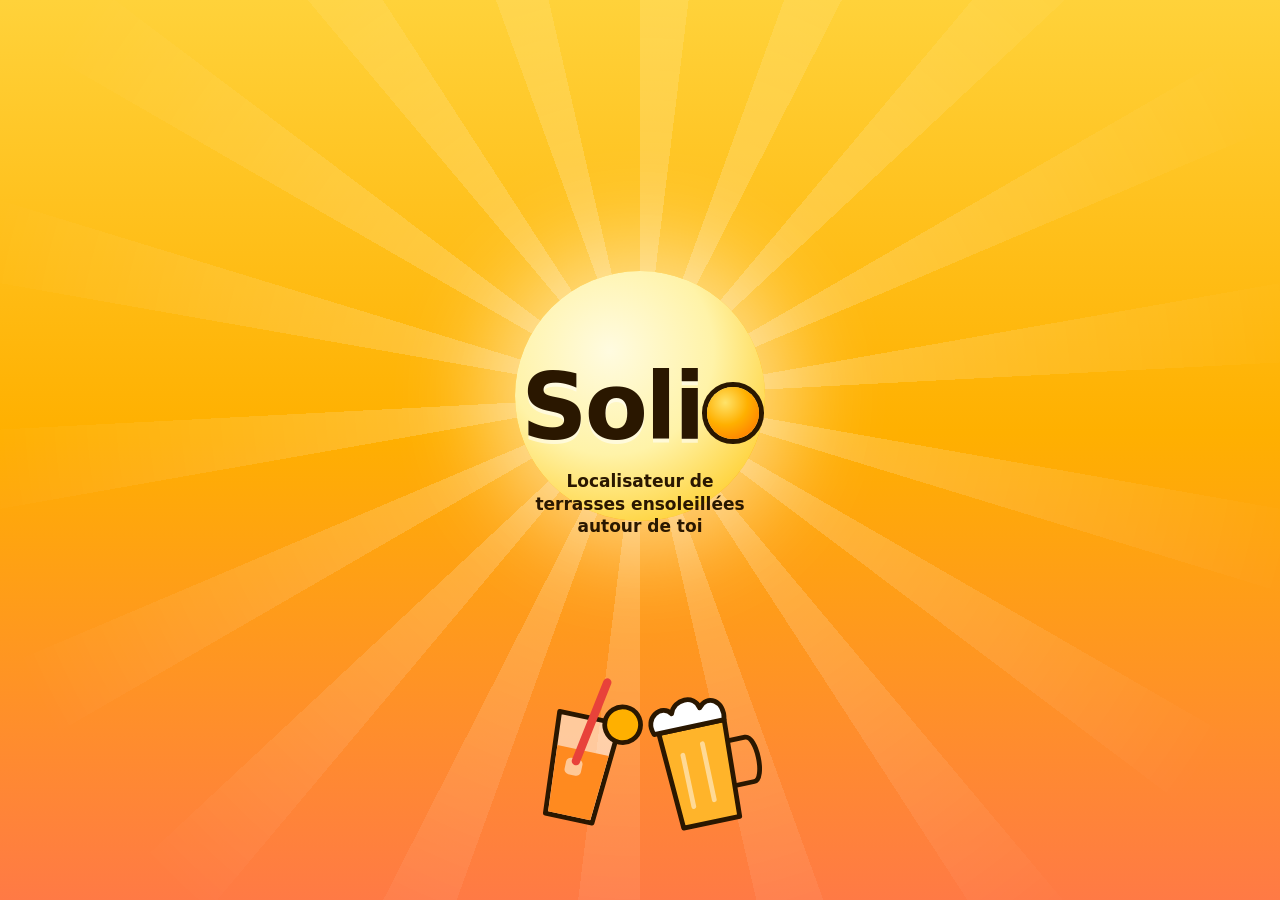
==== index.html @ 6887d37d "v91 : retire la poignée grise des fenêtres, MANGER entièrement visible Co-Authored-By: Claude Opus 5" ====
<!doctype html>
<html lang="fr">
<head>
<meta charset="utf-8">
<meta http-equiv="Content-Security-Policy" content="default-src 'self'; script-src 'self' 'unsafe-inline'; style-src 'self' 'unsafe-inline' https://fonts.googleapis.com; font-src https://fonts.gstatic.com data:; img-src 'self' data: blob: https:; connect-src 'self' https://places.googleapis.com https://maps.googleapis.com https://fonts.googleapis.com https://fonts.gstatic.com; object-src 'none'; base-uri 'self'; form-action 'none'; frame-src 'none'; worker-src 'self'; manifest-src 'self'">
<meta name="viewport" content="width=device-width,initial-scale=1,viewport-fit=cover">
<title>Solio</title>
<meta name="description" content="Solio : localisateur de terrasses ensoleillées autour de toi.">
<link rel="manifest" href="manifest.webmanifest">
<meta name="theme-color" content="#ffd23a">
<meta name="apple-mobile-web-app-capable" content="yes">
<meta name="mobile-web-app-capable" content="yes">
<meta name="apple-mobile-web-app-title" content="Solio">
<meta name="apple-mobile-web-app-status-bar-style" content="black-translucent">
<link rel="apple-touch-icon" href="icons/apple-touch-icon.png?v=2">
<link rel="icon" type="image/png" href="icons/icon-192.png?v=2">
<link rel="preconnect" href="https://fonts.gstatic.com" crossorigin>
<link rel="stylesheet" href="https://fonts.googleapis.com/css2?family=DM+Sans:wght@400;500;600;700&family=Fraunces:wght@300;500&family=Archivo+Black&family=Archivo:wght@500;700&family=Outfit:wght@200;300&display=swap" media="print" onload="this.media='all'">
<noscript><link rel="stylesheet" href="https://fonts.googleapis.com/css2?family=DM+Sans:wght@400;500;600;700&family=Fraunces:wght@300;500&family=Outfit:wght@200;300&display=swap"></noscript>
<link rel="stylesheet" href="style.css?v=89">
</head>
<body>
<div id="app">
  <canvas id="map" aria-label="Carte des ombres"></canvas>

  <header class="top" id="top">
    <button class="roundbtn glass" id="back" aria-label="Retour aux meilleurs spots"><svg class="i" viewBox="0 0 24 24"><path d="M15 5l-7 7 7 7"/></svg></button>
    <label class="where glass">
      <svg class="i" viewBox="0 0 24 24"><path d="M12 21s-6.5-5.6-6.5-11a6.5 6.5 0 0 1 13 0c0 5.400-6.500 11-6.500 11z"/><circle cx="12" cy="10" r="2.300"/></svg>
      <span class="wt"><small>Autour de</small><b id="wname">–</b></span>
      <svg class="i chev" viewBox="0 0 24 24"><path d="m7 10 5 5 5-5"/></svg>
      <select id="from" aria-label="Point de départ"></select>
    </label>
    <button class="sunbtn glass" id="fSun" aria-pressed="true" title="Seulement les terrasses au soleil">
      <svg class="i" viewBox="0 0 24 24"><circle cx="12" cy="12" r="4"/><path d="M12 2.500v2.500M12 19v2.500M2.500 12H5M19 12h2.500M5.300 5.300l1.800 1.800M16.900 16.900l1.800 1.800M5.300 18.700l1.800-1.800M16.900 7.100l1.800-1.800"/></svg>
      <b id="cnt">–</b><span class="sr">terrasses, au soleil seulement</span>
    </button>
  </header>

  <button class="roundbtn glass recenter" id="recenter" hidden aria-label="Recentrer la carte"><svg class="i" viewBox="0 0 24 24"><circle cx="12" cy="12" r="3.500"/><circle cx="12" cy="12" r="8"/><path d="M12 1.500v3M12 19.500v3M1.500 12h3M19.500 12h3.500"/></svg></button>
  <button class="roundbtn glass helpbtn" id="helpBtn" aria-label="Comment le classement est calculé">?</button>
  <div class="zoom glass" id="zoom"><button id="zin" aria-label="Zoom avant">+</button><button id="zout" aria-label="Zoom arrière">−</button></div>
  <section class="panel glass" id="panel">
    <button class="grab" id="grab" aria-expanded="false" aria-label="Afficher la liste"></button>
    <div class="phead">
      <div class="seg" id="seg" role="group" aria-label="Boire ou manger">
        <i class="ind" id="ind"></i>
        <button data-c="all" aria-pressed="true">Tout</button>
        <button data-c="boire" aria-pressed="false">Boire</button>
        <button data-c="manger" aria-pressed="false">Manger</button>
      </div>
      <span class="grow"></span>
      <button class="chip" id="fShade" aria-pressed="false" title="Afficher aussi les terrasses à l’ombre">Terrasses à l’ombre</button>
      <button class="chip" id="rad" aria-label="Changer le rayon">400 m</button>
    </div>

    <div class="tray" id="tray"></div>

    <div class="time">
      <div class="trow">
        <div class="tbig" id="tbig" aria-live="off">12<i>h</i>30</div>
        <div class="tmeta">
          <label class="datebtn"><svg class="i" viewBox="0 0 24 24"><rect x="4" y="5" width="16" height="15" rx="3"/><path d="M4 10h16M9 3v4M15 3v4"/></svg><span id="dlabel">–</span><input type="date" id="date" aria-label="Date"></label>
          <span class="sunspan" id="sunspan"></span>
          <button class="now" id="now">Maintenant</button>
        </div>
        <button class="round" id="play" aria-label="Lire la journée"></button>
      </div>
      <div class="sunhrs" id="sunhrs" hidden><svg viewBox="0 0 24 24" aria-hidden="true"><circle cx="12" cy="12" r="4.5" fill="currentColor" stroke="none"/><path d="M12 2.5v3M12 18.5v3M2.5 12h3M18.5 12h3M5.3 5.3l2.1 2.1M16.6 16.6l2.1 2.1M18.7 5.3l-2.1 2.1M7.4 16.6l-2.1 2.1"/></svg><span></span></div>
      <canvas id="dial" tabindex="0" role="slider" aria-label="Heure" aria-valuemin="420" aria-valuemax="1380" aria-valuenow="750"></canvas>
    </div>
  </section>

  <!-- intro -->
  <div class="scr splash on" id="splash" aria-label="Solio">
    <div class="sp-rays"></div>
    <div class="sp-sun2"></div>
    <div class="sp-conf" id="conf" aria-hidden="true"></div>
    <h1 class="sp-t" aria-label="Solio"><span style="--k:0">S</span><span style="--k:1">o</span><span style="--k:2">l</span><span style="--k:3">i</span><span class="sun-o on" style="--k:4"></span></h1>
    <p class="sp-s">Localisateur de terrasses ensoleillées autour de toi</p>
    <svg class="sp-cheers" viewBox="0 0 260 140" aria-hidden="true">
      <g class="gl gl-l"><path d="M-26 -88h52l-6 86h-40z" fill="#fff8" stroke="#2a1700" stroke-width="4" stroke-linejoin="round"/><path d="M-22 -60h44l-4 56h-36z" fill="#ff8a1f"/><rect x="-12" y="-52" width="14" height="14" rx="4" fill="#fff8"/><path d="M8 -120L-4 -50" stroke="#e8423a" stroke-width="7" stroke-linecap="round"/><circle cx="28" cy="-88" r="15" fill="#ffb000" stroke="#2a1700" stroke-width="4"/></g>
      <g class="gl gl-r"><path d="M-28 -84h56l-4 82h-48z" fill="#ffb42a" stroke="#2a1700" stroke-width="4" stroke-linejoin="round"/><path d="M-32 -84c-6-16 12-24 18-14 4-12 22-12 24 0 8-10 22-2 18 14z" fill="#fff" stroke="#2a1700" stroke-width="4" stroke-linejoin="round"/><path d="M28 -66h14c10 0 10 38 0 38h-16" fill="none" stroke="#2a1700" stroke-width="4" stroke-linecap="round"/><path d="M-12 -62v44M6 -68v48" stroke="#fff" stroke-opacity=".5" stroke-width="4" stroke-linecap="round"/></g>
      <g class="spark"><path d="M130 6V44M111 25H149M117 12L143 38M143 12L117 38" stroke="#fff" stroke-width="5" stroke-linecap="round"/><circle cx="130" cy="25" r="7" fill="#fff"/></g>
    </svg>
  </div>

  <!-- choix -->
  <section class="scr ask ask2" id="ask" hidden>
    <div class="cbar"><span class="cword">Solio</span><button class="langbtn" type="button" aria-label="Switch to English">EN</button></div>
    <button class="pick pk1 stg" data-c="boire" type="button" style="--i:1">
      <div class="art" aria-hidden="true">
        <svg viewBox="0 0 160 200">
          <defs><clipPath id="bowl"><path d="M30 34h100c0 52-22 82-50 88-28-6-50-36-50-88z"/></clipPath>
          <linearGradient id="spz" x1="0" y1="0" x2="0" y2="1"><stop offset="0" stop-color="#ffd27a"/><stop offset="1" stop-color="#ff6a1a"/></linearGradient></defs>
          <path d="M80 122v46M50 174h60" stroke="#16243D" stroke-width="5" stroke-linecap="round" fill="none"/>
          <g class="straw"><path d="M96 4L82 104" stroke="#fff" stroke-width="8" stroke-linecap="round"/><path d="M93 24L90 44M89 58L86 78" stroke="#ff4d4d" stroke-width="8" stroke-linecap="round"/></g>
          <path d="M30 34h100c0 52-22 82-50 88-28-6-50-36-50-88z" fill="rgba(255,255,255,.5)"/>
          <g clip-path="url(#bowl)"><g class="liq"><rect x="20" y="62" width="120" height="80" fill="url(#spz)"/>
            <g fill="#fff"><circle class="bubble" cx="62" cy="108" r="4"/><circle class="bubble b2" cx="86" cy="112" r="3"/><circle class="bubble b3" cx="104" cy="104" r="4.5"/><circle class="bubble b4" cx="74" cy="116" r="2.5"/></g>
            <rect class="ice" x="52" y="66" width="24" height="24" rx="6" fill="#fff" fill-opacity=".6"/><rect class="ice i2" x="86" y="70" width="22" height="22" rx="6" fill="#fff" fill-opacity=".5"/></g></g>
          <path d="M30 34h100c0 52-22 82-50 88-28-6-50-36-50-88z" fill="none" stroke="#16243D" stroke-width="5" stroke-linejoin="round"/>
          <path d="M42 44c2 26 10 44 26 56" stroke="#fff" stroke-opacity=".8" stroke-width="5" stroke-linecap="round" fill="none"/>
          <g transform="translate(126 34)"><circle r="22" fill="#ff8a1f" stroke="#16243D" stroke-width="4"/><circle r="14" fill="#ffc34d"/><path d="M0-14V14M-14 0H14M-10-10L10 10M10-10L-10 10" stroke="#ff8a1f" stroke-width="2.5"/></g>
        </svg>
      </div>
      <span class="hrow"><span class="sub">Bars, cafés, pubs</span><span class="go"><svg viewBox="0 0 24 24" aria-hidden="true"><path d="M5 12h14M13 6l6 6-6 6"/></svg><i class="sr">C’est parti</i></span></span>
      <b>Boire</b>
    </button>
    <button class="pick pk2 stg" data-c="manger" type="button" style="--i:2">
      <div class="art" aria-hidden="true">
        <svg viewBox="0 0 160 200">
          <path class="steam" d="M60 40c-8-8 8-14 0-24"/><path class="steam s2" d="M84 36c-8-8 8-14 0-24"/><path class="steam s3" d="M108 40c-8-8 8-14 0-24"/>
          <g class="spin">
            <circle cx="80" cy="100" r="66" fill="#FFF4E4" fill-opacity=".16"/>
            <circle cx="80" cy="100" r="58" fill="#e9a443" stroke="#16243D" stroke-width="4"/>
            <circle cx="80" cy="100" r="49" fill="#ffd45e"/>
            <g fill="#d1452f" stroke="#16243D" stroke-width="2.5"><circle cx="62" cy="80" r="9"/><circle cx="100" cy="86" r="9"/><circle cx="82" cy="118" r="9"/><circle cx="56" cy="114" r="7"/><circle cx="108" cy="116" r="7"/></g>
            <g fill="#3f9b4f"><ellipse cx="82" cy="78" rx="7" ry="4" transform="rotate(-30 82 78)"/><ellipse cx="66" cy="100" rx="7" ry="4" transform="rotate(40 66 100)"/><ellipse cx="96" cy="104" rx="7" ry="4" transform="rotate(10 96 104)"/></g>
          </g>
        </svg>
      </div>
      <span class="hrow"><span class="sub">Restaurants, glaciers, snacks</span><span class="go"><svg viewBox="0 0 24 24" aria-hidden="true"><path d="M5 12h14M13 6l6 6-6 6"/></svg><i class="sr">Miam</i></span></span>
      <b>Manger</b>
    </button>
    <div class="stickwrap stg" style="--i:3"><h2 class="sticker">Un coin de <b>soleil</b><br>pour…</h2></div>
  </section>

  <!-- top 5 -->
  <section class="scr top5" id="top5" hidden>
    <header class="t5h stg" style="--i:0">
      <button class="roundbtn" id="t5back" aria-label="Changer : boire ou manger"><svg class="i" viewBox="0 0 24 24"><path d="M15 5l-7 7 7 7"/></svg></button>
      <label class="where2"><small>Autour de</small><b id="wname2">–</b><select id="from2" aria-label="Point de départ"></select></label>
      <button class="roundbtn" id="loc" aria-label="Autour de moi"><svg class="i" viewBox="0 0 24 24"><circle cx="12" cy="12" r="3.500"/><circle cx="12" cy="12" r="8"/><path d="M12 1.500v3M12 19.500v3M1.500 12h3M19.500 12h3"/></svg></button>
    </header>
    <div class="t5t stg" style="--i:1"><h2 id="t5title">Top 5</h2><button class="chip walkchip" id="walkChip"><svg class="i" viewBox="0 0 24 24"><circle cx="13" cy="4.500" r="1.800"/><path d="M9 21l3-7 3 3v5M12 14l-1-5 4 1 2 3M10 9l-3 3"/></svg><span>10 min à pied max</span></button></div>
    <div class="t5list" id="t5list"></div>
    <footer class="t5f stg" style="--i:7"><button class="cta" id="t5map">Voir sur la carte<svg class="i" viewBox="0 0 24 24"><path d="M5 12h14M13 6l6 6-6 6"/></svg></button></footer>
  </section>

  <!-- fenêtre : comment le classement est calculé -->
  <div class="walk help" id="help" hidden>
    <div class="scrim" id="helpScrim"></div>
    <section class="sheet" role="dialog" aria-modal="true" aria-labelledby="helpT">
      <div class="sh-top"><small>Le classement</small><button class="roundbtn" id="helpX" aria-label="Fermer"><svg class="i" viewBox="0 0 24 24"><path d="M6 6l12 12M18 6L6 18"/></svg></button></div>
      <h3 id="helpT">Comment on choisit le N°&nbsp;1</h3>
      <p class="hint" id="helpIntro"></p>
      <ul class="hrows">
        <li><b>40</b><div><strong>Soleil qui dure</strong><span>Jusqu’à 3&nbsp;h de soleil sans interruption à partir de l’heure choisie.</span></div></li>
        <li><b>30</b><div><strong>Proche à pied</strong><span>Distance réelle par les rues, pas à vol d’oiseau.</span></div></li>
        <li><b>20</b><div><strong>Bien ensoleillée</strong><span>Part moyenne de la terrasse au soleil, calculée avec le relief et les bâtiments.</span></div></li>
        <li><b>10</b><div><strong>Terrasse confirmée</strong><span>Signalée par OpenStreetMap ou Google, ou vérifiée. 3 points si elle est seulement probable.</span></div></li>
      </ul>
      <p class="hint">La meilleure note passe en tête&nbsp;; à égalité, la plus proche.</p>
      <p class="hnow" id="helpNow" hidden></p>
    </section>
  </div>

  <!-- fenêtre : distance à pied -->
  <div class="walk" id="walk" hidden>
    <div class="scrim" id="walkScrim"></div>
    <section class="sheet" role="dialog" aria-modal="true" aria-labelledby="walkT">
      <div class="sh-top"><small id="walkWhat">–</small><button class="roundbtn" id="walkX" aria-label="Fermer"><svg class="i" viewBox="0 0 24 24"><path d="M6 6l12 12M18 6L6 18"/></svg></button></div>
      <h3 id="walkT">Jusqu’où veux-tu marcher&nbsp;?</h3>
      <div class="wread"><b id="walkMin">10</b><span>min à pied</span></div>
      <div class="wtrack" aria-hidden="true">
        <span class="walker" id="walker"><svg viewBox="0 0 24 24"><circle cx="12" cy="4" r="2.100" class="hd"/><path d="M12 7.200V14" class="bd"/><g class="lm l1"><path d="M12 8.600V13.600"/></g><g class="lm l2"><path d="M12 8.600V13.600"/></g><g class="lg g1"><path d="M12 14V21"/></g><g class="lg g2"><path d="M12 14V21"/></g></svg></span>
      </div>
      <input type="range" id="walkRange" min="3" max="30" step="1" value="10" aria-label="Minutes de marche maximum">
      <h3 class="h3b" id="sunT">Combien de min de soleil restantes au minimum&nbsp;?</h3>
      <div class="wread w2"><b id="sunV">30</b><span>min de soleil</span></div>
      <div class="wtrack" aria-hidden="true"><span class="walker sunner" id="sunner"><svg viewBox="0 0 24 24"><circle cx="12" cy="12" r="4.500"/><path d="M12 1.500v3.500M12 19v3.500M1.500 12H5M19 12h3.500M4.600 4.600l2.500 2.500M16.900 16.900l2.500 2.500M4.600 19.400l2.500-2.500M16.900 7.100l2.500-2.500"/></svg></span></div>
      <input type="range" id="sunRange" min="15" max="120" step="15" value="30" aria-label="Minutes de soleil restantes minimum">
      <button class="cta" id="walkGo">Voir les terrasses ensoleillées<svg class="i" viewBox="0 0 24 24"><path d="M5 12h14M13 6l6 6-6 6"/></svg></button>
    </section>
  </div>
</div>

<div class="ver" aria-hidden="true">v91</div>
<div class="toast" id="toast" role="status" aria-live="polite"></div>
<div class="rot" id="rot" role="alert"><svg viewBox="0 0 48 48" aria-hidden="true"><rect x="15" y="5" width="18" height="38" rx="4" fill="none" stroke="currentColor" stroke-width="3"/><path d="M24 38h0" stroke="currentColor" stroke-width="3" stroke-linecap="round"/></svg><b>Tourne ton téléphone</b><span>Solio se lit à la verticale.</span></div>
<div class="gal" id="gal" hidden role="dialog" aria-modal="true" aria-label="Photos du lieu">
  <div class="galwrap"><div class="galsl" id="galsl"></div></div>
  <div class="galshade t"></div><div class="galshade b"></div>
  <div class="galtop"><button id="galx" aria-label="Fermer"><svg class="i" viewBox="0 0 24 24"><path d="M15 5l-7 7 7 7"/></svg><span>Retour</span></button><span id="galcount"></span></div>
  <button class="galarr prev off" id="galprev" aria-label="Photo précédente"><svg viewBox="0 0 24 24"><path d="M15 5l-7 7 7 7"/></svg></button><button class="galarr next off" id="galnext" aria-label="Photo suivante"><svg viewBox="0 0 24 24"><path d="M9 5l7 7-7 7"/></svg></button>
  <div class="galinfo">
    <div class="galdots" id="galdots"></div>
    <div class="galchip" id="galk"></div>
    <h2 id="galn"></h2>
    <div class="galrow"><div class="galsun"><small id="galul"></small><b id="galuv"></b></div>
      <div class="galbtn"><a id="galgo" class="primary" target="_blank" rel="noopener">Y aller</a><a id="galsv" target="_blank" rel="noopener">Street View</a></div></div>
    <div class="galbar" id="galbar"></div>
    <div class="galax"><span>7 h</span><span>11 h</span><span>15 h</span><span>19 h</span><span>23 h</span></div>
    <div class="galcr" id="galcr"></div>
  </div>
</div>
<div class="lb" id="lb" hidden role="dialog" aria-modal="true" aria-label="Vue agrandie">
  <canvas id="lbc"></canvas>
  <div class="cap"><a id="lbn" target="_blank" rel="noopener"></a><span id="lbk"></span><a id="lbsv" target="_blank" rel="noopener" style="font-size:14px;font-weight:500">Street View ↗</a></div>
  <div class="row"><button id="lbPlan" aria-pressed="true">Plan et ombres</button><button id="lbPhoto" aria-pressed="false">Photo aérienne</button><button id="lbx">Fermer</button></div>
</div>
<script>
window.ZLOAD=(async()=>{const g=u=>{const ac=window.AbortController?new AbortController():null,to=setTimeout(()=>{if(ac)ac.abort();},20000);return fetch(u,ac?{signal:ac.signal}:undefined).then(r=>{if(!r.ok)throw new Error(u);return r.json();}).finally(()=>clearTimeout(to));};
  const [idx,roads,pl]=await Promise.all([g('zone/index.json'),g('zone/roads.json'),g('zone/places.json')]);
  window.ZIDX=idx;window.PLAN={r:roads.r,n:roads.n};window.PD=pl;})();
</script>
<script src="config.js?v=89"></script>
<script>
ZLOAD.then(()=>{const s=document.createElement('script');s.src='app.js?v=89';document.body.appendChild(s);},
  ()=>{const d=document.createElement('div');d.style.cssText='position:fixed;inset:0;z-index:99;display:grid;place-content:center;padding:24px;text-align:center;font:16px system-ui;background:#fff8ec;color:#2b2217';d.innerHTML='<b>Impossible de charger les données.</b><br>Vérifie ta connexion, puis réessaie.<br><button style="margin-top:18px;padding:12px 22px;border:0;border-radius:999px;background:#ffb000;color:#2a1700;font:600 16px system-ui" onclick="location.reload()">Réessayer</button>';document.body.appendChild(d);});
</script>
<script>if("serviceWorker"in navigator){const had=!!navigator.serviceWorker.controller;navigator.serviceWorker.addEventListener("controllerchange",()=>{if(had&&!window.__rl){window.__rl=1;location.reload();}});addEventListener("load",()=>navigator.serviceWorker.register("sw.js").catch(()=>{}));}</script>
</body>
</html>
<!-- v21 -->
<!-- v23b -->
---- style.css ----
:root{color-scheme:light}

/* Concept : la carte plein écran est l'interface. Un seul panneau de verre en bas porte les cartes à balayer et un cadran solaire dont le curseur pilote les ombres en direct. */
:root{
  --bg:#eceef1; --fg:#12161d; --muted:#6b7482; --line:rgba(18,22,29,.12);
  --glass:rgba(248,249,251,.8); --card:#ffffff; --chip:rgba(18,22,29,.06);
  --sun:#ffb000; --sun-ink:#3d2700; --sun-soft:rgba(255,176,0,.22);
  --shade:#8190aa; --shade-soft:rgba(129,144,170,.22); --night:#2a3446;
  --veil:rgba(236,238,241,.55);
  --sky1:#bfe3ff; --sky2:#fff4d6; --t1a:#ffdc7a; --t1b:#ffb000; --t2a:#ffab8f; --t2b:#ff7058; --tile-ink:#2a1700;
  --land:#e8eaee; --sea:#bcd3e3; --park:#d2e2ca; --road:#fbfbfc; --road-edge:#d1d5db; --bldg:#d8dae0; --bldg-edge:#c0c5cd; --label:#4b5462; --shadow:#1b2a66; --shadow-a:.36;
  --display:'Outfit',ui-sans-serif,system-ui,sans-serif;
  --body:'DM Sans',ui-sans-serif,system-ui,sans-serif;
  --gutter-l:max(16px,env(safe-area-inset-left,0px)); --gutter-r:max(16px,env(safe-area-inset-right,0px));
}
@media (prefers-color-scheme: dark){:root:not([data-theme="light"]){
  --bg:#0f131a; --fg:#eef1f5; --muted:#8c97a8; --line:rgba(255,255,255,.14);
  --glass:rgba(20,25,34,.8); --card:#1e2531; --chip:rgba(255,255,255,.08);
  --sun:#ffc233; --sun-ink:#2b1c00; --sun-soft:rgba(255,194,51,.22);
  --shade:#6c7f9e; --shade-soft:rgba(108,127,158,.28); --night:#0b0f16;
  --veil:rgba(15,19,26,.55);
  --sky1:#16304f; --sky2:#3a2f2a; --t1a:#f5b93a; --t1b:#d98e0b; --t2a:#f29479; --t2b:#d9583f; --tile-ink:#2a1700;
  --land:#1b212b; --sea:#102a44; --park:#1b3326; --road:#323c4a; --road-edge:#12161d; --bldg:#2c3542; --bldg-edge:#3b4554; --label:#c4ccd8; --shadow:#000000; --shadow-a:.55;
  color-scheme:dark}}
:root[data-theme="dark"]{
  --bg:#0f131a; --fg:#eef1f5; --muted:#8c97a8; --line:rgba(255,255,255,.14);
  --glass:rgba(20,25,34,.8); --card:#1e2531; --chip:rgba(255,255,255,.08);
  --sun:#ffc233; --sun-ink:#2b1c00; --sun-soft:rgba(255,194,51,.22);
  --shade:#6c7f9e; --shade-soft:rgba(108,127,158,.28); --night:#0b0f16;
  --veil:rgba(15,19,26,.55);
  --sky1:#16304f; --sky2:#3a2f2a; --t1a:#f5b93a; --t1b:#d98e0b; --t2a:#f29479; --t2b:#d9583f; --tile-ink:#2a1700;
  --land:#1b212b; --sea:#102a44; --park:#1b3326; --road:#323c4a; --road-edge:#12161d; --bldg:#2c3542; --bldg-edge:#3b4554; --label:#c4ccd8; --shadow:#000000; --shadow-a:.55;
  color-scheme:dark}

[hidden]{display:none!important}
*{box-sizing:border-box;-webkit-tap-highlight-color:transparent}
html,body{height:100%}
body{margin:0;background:var(--bg);color:var(--fg);font:15px/1.35 var(--body);overflow:hidden;overscroll-behavior:none}
body::before{content:"";position:fixed;inset:0 0 auto;height:env(safe-area-inset-top,0px);z-index:10;background:var(--bg)}
button,select,input{font:inherit;color:inherit}
button{cursor:pointer}
button:focus-visible,select:focus-visible,input:focus-visible,a:focus-visible,#dial:focus-visible{outline:2px solid var(--fg);outline-offset:2px}
.sr{position:absolute;width:1px;height:1px;overflow:hidden;clip:rect(0 0 0 0);white-space:nowrap}
svg.i{width:20px;height:20px;fill:none;stroke:currentColor;stroke-width:2;stroke-linecap:round;stroke-linejoin:round;flex:none}

#app{position:relative;height:100%;overflow:hidden}
#map{position:absolute;inset:0;width:100%;height:100%;display:block;touch-action:none;cursor:grab;background:var(--land)}
.glass{background:var(--glass);-webkit-backdrop-filter:blur(20px) saturate(1.5);backdrop-filter:blur(20px) saturate(1.5);border:1px solid var(--line);box-shadow:0 10px 30px -12px rgba(8,14,30,.35)}

/* barre du haut */
.top{position:absolute;left:0;right:0;top:0;z-index:3;display:flex;gap:10px;padding:10px var(--gutter-r) 0 var(--gutter-l);pointer-events:none}
.top>*{pointer-events:auto}
.where{position:relative;flex:1;min-width:0;height:46px;border-radius:23px;display:flex;align-items:center;gap:10px;padding:0 14px}
.where select{position:absolute;inset:0;width:100%;height:100%;opacity:0;font-size:16px;cursor:pointer}
.where .wt{display:flex;flex-direction:column;min-width:0;flex:1}
.where small{font-size:10.5px;letter-spacing:.08em;text-transform:uppercase;color:var(--muted);line-height:1.1}
.where b{font-weight:600;font-size:15px;white-space:nowrap;overflow:hidden;text-overflow:ellipsis;line-height:1.25}
.where .chev{color:var(--muted)}
.sunbtn{height:46px;min-width:46px;border-radius:23px;padding:0 15px;display:flex;align-items:center;gap:7px;font-weight:600;font-size:16px;font-variant-numeric:tabular-nums;color:var(--muted);transition:background .25s,color .25s,transform .15s}
.sunbtn:active{transform:scale(.95)}
.sunbtn[aria-pressed="true"]{background:var(--sun);color:var(--sun-ink);border-color:transparent}

/* panneau */
.panel{position:absolute;left:0;right:0;bottom:0;z-index:3;border-radius:28px 28px 0 0;border-bottom:0;padding-bottom:8px}
.grab{position:relative;display:block;margin:0 auto;width:100%;height:34px;touch-action:none;flex:none;border:0;background:none;padding:0}
.grab::after{content:"";position:absolute;left:50%;top:14px;width:40px;height:5px;margin-left:-20px;border-radius:3px;background:var(--line);transition:transform .25s,width .25s}
.panel.open .grab::after{transform:scaleX(.6)}
.phead{display:flex;align-items:center;gap:8px;padding:0 var(--gutter-r) 10px var(--gutter-l)}
.grow{flex:1}
.seg{position:relative;display:flex;background:var(--chip);border-radius:999px;padding:3px}
.seg button{position:relative;z-index:1;border:0;background:none;padding:6px 12px;border-radius:999px;font-weight:500;font-size:13.5px;color:var(--muted);transition:color .2s}
.seg button[aria-pressed="true"]{color:var(--fg)}
.seg .ind{position:absolute;z-index:0;top:3px;bottom:3px;left:0;width:0;border-radius:999px;background:var(--card);box-shadow:0 1px 4px rgba(8,14,30,.18);transition:transform .28s cubic-bezier(.3,.8,.3,1),width .28s cubic-bezier(.3,.8,.3,1)}
.chip{height:34px;padding:0 12px;border-radius:999px;border:1px solid var(--line);background:transparent;font-weight:500;font-size:13px;white-space:nowrap;font-variant-numeric:tabular-nums;transition:background .2s,color .2s}
.chip[aria-pressed="true"]{background:var(--fg);color:var(--bg);border-color:var(--fg)}
.chip:active{transform:scale(.96)}

.tray{position:relative;display:flex;gap:10px;overflow-x:auto;overflow-y:hidden;scroll-snap-type:x mandatory;padding:2px var(--gutter-r) 12px var(--gutter-l);scrollbar-width:none;overscroll-behavior-x:contain}
.tray::-webkit-scrollbar{display:none}
.panel.open .tray{flex-direction:column;overflow-x:hidden;overflow-y:auto;max-height:min(38vh,320px);scroll-snap-type:none;padding-bottom:10px}
.card{flex:0 0 min(310px,84%);scroll-snap-align:center;display:grid;grid-template-columns:76px minmax(0,1fr);gap:12px;padding:10px;border-radius:20px;background:var(--card);box-shadow:0 0 0 1.5px transparent;transition:box-shadow .25s,transform .25s;cursor:pointer}
.panel.open .card{flex:none}
.card.on{box-shadow:0 0 0 1.5px var(--fg)}
.th{position:relative;width:76px;height:76px;border-radius:14px;overflow:hidden;border:0;padding:0;background:var(--line);cursor:zoom-in}
.th img{position:absolute;width:180%;height:180%;left:-40%;top:-40%;object-fit:cover;max-width:none;display:block}
.mk{position:absolute;width:12px;height:12px;margin:-6px 0 0 -6px;border-radius:50%;border:2px solid #fff;box-shadow:0 0 0 1.5px rgba(0,0,0,.45)}
.mk.sun{background:var(--sun)}.mk.sh{background:var(--shade)}
.ct{display:flex;flex-direction:column;gap:3px;min-width:0;justify-content:center}
.cn{font-weight:600;font-size:15.5px;white-space:nowrap;overflow:hidden;text-overflow:ellipsis}
.ck{font-size:12.5px;color:var(--muted);white-space:nowrap;overflow:hidden;text-overflow:ellipsis;font-variant-numeric:tabular-nums}
.pill{display:inline-flex;align-items:center;gap:6px;align-self:flex-start;max-width:100%;padding:3px 10px 3px 8px;border-radius:999px;font-size:12.5px;font-weight:500}
.pill .dot{width:8px;height:8px;border-radius:50%;flex:none}
.pill .ptxt{white-space:nowrap;overflow:hidden;text-overflow:ellipsis}
.pill.sun{background:var(--sun-soft)}.pill.sun .dot{background:var(--sun)}
.pill.sh{background:var(--shade-soft)}.pill.sh .dot{background:var(--shade)}
.links{display:flex;gap:14px;margin-top:1px}
.links a{font-size:12.5px;font-weight:600;color:var(--fg);text-decoration:none;border-bottom:1.5px solid var(--sun);padding-bottom:1px}
.empty{flex:1 0 100%;display:flex;flex-direction:column;gap:6px;align-items:flex-start;padding:14px 16px;border-radius:20px;background:var(--card)}
.empty b{font-weight:600}
.empty span{color:var(--muted);font-size:13.5px}
.erow{display:flex;gap:8px;flex-wrap:wrap;margin-top:6px}
.skel{flex:1 0 100%;height:96px;border-radius:20px;background:linear-gradient(100deg,var(--card) 30%,var(--chip) 50%,var(--card) 70%);background-size:300% 100%;animation:sh 1.4s linear infinite;display:flex;align-items:center;padding:0 18px;color:var(--muted);font-size:13.5px}
@keyframes sh{from{background-position:100% 0}to{background-position:0 0}}

/* cadran */
.time{padding:0 var(--gutter-r) 6px var(--gutter-l)}
.trow{display:flex;align-items:flex-end;gap:12px}
.tbig{font:200 54px/0.95 var(--display);letter-spacing:-.02em;font-variant-numeric:tabular-nums;white-space:nowrap;transition:color .3s}
.tbig i{font-style:normal;font-weight:300;font-size:21px;color:var(--muted);margin:0 3px 0 4px}
.tbig b{font-weight:200}
.tbig.night{color:var(--muted)}
.tmeta{flex:1;min-width:0;display:flex;flex-direction:column;gap:5px;padding-bottom:4px;align-items:flex-start}
.datebtn{position:relative;display:inline-flex;align-items:center;gap:6px;height:30px;padding:0 11px;border-radius:999px;background:var(--chip);font-weight:500;font-size:13px;overflow:hidden}
.datebtn input{position:absolute;inset:0;width:100%;height:100%;opacity:0;font-size:16px;cursor:pointer}
.datebtn svg.i{width:15px;height:15px}
.sunspan{font-size:12px;color:var(--muted);line-height:1.3;font-variant-numeric:tabular-nums}
.now{border:0;background:none;padding:0;font-size:12px;font-weight:600;color:var(--fg);border-bottom:1.5px solid var(--sun)}
.round{flex:none;width:48px;height:48px;border-radius:50%;border:0;background:var(--fg);color:var(--bg);display:grid;place-items:center;transition:transform .15s,background .25s}
.round:active{transform:scale(.93)}
.round svg{width:18px;height:18px;fill:currentColor;stroke:none}
#dial{display:block;width:100%;height:96px;touch-action:none;cursor:ew-resize}

/* vue agrandie */
.lb{position:fixed;inset:0;z-index:20;background:rgba(8,11,16,.88);display:flex;flex-direction:column;align-items:center;justify-content:center;gap:12px;padding:16px var(--gutter-r) 16px var(--gutter-l)}
.lb canvas{width:min(92vw,520px,70vh);height:min(92vw,520px,70vh);border-radius:20px;background:var(--land)}
.lb .cap{color:#fff;display:flex;flex-direction:column;align-items:center;gap:4px;text-align:center;max-width:520px}
.lb .cap a{color:#fff;font-weight:600;font-size:17px}
.lb .cap span{font-size:12.5px;color:#c9d1db}
.lb .row{display:flex;gap:8px;flex-wrap:wrap;justify-content:center}
.lb button{padding:8px 14px;border-radius:999px;border:1px solid #ffffff55;background:transparent;color:#fff;font-weight:500;font-size:13px}
.lb button[aria-pressed="true"]{background:#fff;color:#111}

/* ===== parcours : intro, choix, top 5 ===== */
.scr{position:absolute;inset:0;z-index:8;background:var(--bg);opacity:0;pointer-events:none;transition:opacity .5s ease;display:flex;flex-direction:column;overflow:hidden}
.scr.on{opacity:1;pointer-events:auto}
.stg{animation:none}
.scr.on .stg{animation:up .75s cubic-bezier(.2,.8,.2,1) both;animation-delay:calc(var(--i,0)*85ms + 120ms)}
@keyframes up{from{opacity:0;transform:translateY(18px)}to{opacity:1;transform:none}}
@keyframes fade{from{opacity:0}to{opacity:1}}
.roundbtn{flex:none;width:46px;height:46px;border-radius:50%;display:grid;place-items:center;border:0;background:var(--chip);color:var(--fg);transition:transform .15s}
.roundbtn:active{transform:scale(.93)}
.roundbtn.glass{border:1px solid var(--line);background:var(--glass)}
.roundbtn svg.i{width:22px;height:22px}

/* intro */
.splash{align-items:center;justify-content:center;gap:6px;background:radial-gradient(120% 70% at 50% 62%,var(--sun-soft),transparent 60%),var(--bg)}
.sp-svg{width:min(78vw,320px);height:auto;overflow:visible}
.sp-arc{fill:none;stroke:var(--fg);stroke-opacity:.22;stroke-width:1.6;stroke-linecap:round;stroke-dasharray:260;stroke-dashoffset:260;animation:draw 2s .15s cubic-bezier(.4,0,.2,1) forwards}
.sp-hor{stroke:var(--fg);stroke-opacity:.14;stroke-width:1.2}
@keyframes draw{to{stroke-dashoffset:0}}
.sp-sun{animation:orbit 2.2s .15s cubic-bezier(.35,0,.25,1) both}
@keyframes orbit{
 0%{transform:translate(20px,120px)}12.5%{transform:translate(45px,87.2px)}25%{transform:translate(70px,63.8px)}37.5%{transform:translate(95px,49.7px)}
 50%{transform:translate(120px,45px)}62.5%{transform:translate(145px,49.7px)}75%{transform:translate(170px,63.8px)}87.5%{transform:translate(195px,87.2px)}100%{transform:translate(120px,45px)}}
.sp-glow{animation:pulse 2.4s ease-in-out infinite;transform-origin:center;transform-box:fill-box}
@keyframes pulse{50%{transform:scale(1.18);opacity:.8}}
.sp-t{margin:14px 0 0;display:flex;align-items:baseline;justify-content:center;font:300 88px/1 var(--display);letter-spacing:-.03em}
.sp-t span{display:inline-block;opacity:0;animation:letter .75s cubic-bezier(.2,1.2,.4,1) forwards;animation-delay:calc(1s + var(--k)*.1s)}
@keyframes letter{from{opacity:0;transform:translateY(28px) scale(.85)}to{opacity:1;transform:none}}
.sp-t .sun-o{width:.56em;height:.56em;margin-left:.05em;border-radius:50%;background:radial-gradient(circle at 35% 30%,#ffe9a0,#ffb000 62%,#ff9a00);box-shadow:0 0 34px 6px rgba(255,176,0,.55)}
.sp-t .sun-o.on{animation:letter .75s cubic-bezier(.2,1.2,.4,1) forwards,beat 2.4s ease-in-out 2s infinite}
@keyframes beat{50%{transform:scale(1.12);box-shadow:0 0 46px 10px rgba(255,176,0,.6)}}
.sp-s{margin:16px 0 0;max-width:15em;text-align:center;font-size:16px;line-height:1.4;color:var(--muted);opacity:0;animation:up .9s cubic-bezier(.2,.8,.2,1) 1.9s forwards}

/* choix */
.ask{padding:18px 0 18px;gap:10px;background:linear-gradient(180deg,var(--sky1) 0%,var(--sky2) 46%,var(--bg) 78%)}
.ask .sunbg{position:absolute;right:-70px;top:-70px;width:230px;height:230px;pointer-events:none;animation:spin 60s linear infinite}
@keyframes spin{to{transform:rotate(360deg)}}
.ask .cloud{position:absolute;pointer-events:none;opacity:.85;animation:drift 26s ease-in-out infinite alternate}
.ask .cloud.c1{top:88px;left:auto;right:34px;width:92px}
.ask .cloud.c2{top:150px;right:-20px;width:80px;animation-duration:34s;animation-delay:-8s;opacity:.65}
@keyframes drift{from{transform:translateX(0)}to{transform:translateX(46px)}}
.ask .hd{position:relative;padding:22px var(--gutter-r) 0 var(--gutter-l)}
.ask small{display:block;font-size:12px;letter-spacing:.12em;text-transform:uppercase;color:var(--fg);opacity:.62}
.ask h2{margin:6px 0 0;font:300 40px/1.02 var(--display);letter-spacing:-.02em;color:var(--fg)}
.ask h2 b{font-weight:300;background:linear-gradient(transparent 62%,var(--sun) 62% 90%,transparent 90%)}
.ask h2 .wave{display:inline-block;transform-origin:70% 70%;animation:wave 2.4s 1.2s ease-in-out infinite}
@keyframes wave{0%,60%,100%{transform:rotate(0)}10%{transform:rotate(-14deg)}20%{transform:rotate(12deg)}30%{transform:rotate(-8deg)}40%{transform:rotate(6deg)}}
.tiles{position:relative;flex:1;display:flex;flex-direction:column;gap:12px;min-height:0;padding:6px var(--gutter-r) 0 var(--gutter-l)}
.tile{position:relative;flex:1;min-height:0;border:0;border-radius:32px;padding:20px 22px;text-align:left;display:flex;flex-direction:column;justify-content:flex-end;overflow:hidden;color:var(--tile-ink);transition:transform .25s cubic-bezier(.3,.8,.3,1),box-shadow .25s;box-shadow:0 18px 30px -18px rgba(60,30,0,.55);-webkit-user-select:none;user-select:none}
.tile.t1{background:radial-gradient(90% 90% at 80% 10%,var(--t1a),var(--t1b))}
.tile.t2{background:radial-gradient(90% 90% at 80% 10%,var(--t2a),var(--t2b))}
.tile:active{transform:scale(.97)}
.tile .art{position:absolute;right:10px;top:8px;height:92%;max-height:270px;aspect-ratio:4/5;pointer-events:none;transform:perspective(500px) rotateY(var(--ry,0deg)) rotateX(var(--rx,0deg));transition:transform .2s ease-out}
.tile .art svg{width:100%;height:100%;overflow:visible}
.tile b{position:relative;display:block;font:300 34px/1 var(--display);letter-spacing:-.015em}
.tile span.sub{position:relative;display:block;margin-top:6px;font-size:14px;font-weight:500;opacity:.78}
.tile .go{position:absolute;left:22px;top:20px;display:flex;align-items:center;gap:8px;height:38px;padding:0 14px 0 8px;border-radius:19px;background:rgba(255,255,255,.55);font-weight:600;font-size:13px;color:var(--tile-ink);-webkit-backdrop-filter:blur(6px);backdrop-filter:blur(6px)}
.tile .go svg{width:22px;height:22px;padding:4px;border-radius:50%;background:var(--tile-ink);color:#fff;fill:none;stroke:currentColor;stroke-width:2.4;stroke-linecap:round;stroke-linejoin:round;transition:transform .25s}
.tile:hover .go svg,.tile:focus-visible .go svg{transform:translateX(3px)}
.ask .foot{position:relative;font-size:12px;color:var(--muted);text-align:center;padding:0 var(--gutter-r) 0 var(--gutter-l)}
/* animations d'illustrations */
@keyframes rise{0%{transform:translateY(0);opacity:0}15%{opacity:.9}100%{transform:translateY(-62px);opacity:0}}
.ice{animation:ice 3.2s ease-in-out infinite;transform-box:fill-box;transform-origin:center}
.ice.i2{animation-delay:-1.6s}
@keyframes ice{50%{transform:translateY(-4px) rotate(8deg)}}
.liq{animation:slosh 3.4s ease-in-out infinite;transform-origin:50% 100%}
@keyframes slosh{50%{transform:rotate(2.5deg)}}
.spin{animation:spin 24s linear infinite;transform-origin:80px 100px}
.steam{fill:none;stroke:#fff;stroke-opacity:.85;stroke-width:5;stroke-linecap:round;animation:steam 2.8s ease-in-out infinite;opacity:0}
.steam.s2{animation-delay:-.9s}.steam.s3{animation-delay:-1.8s}
@keyframes steam{0%{transform:translateY(8px);opacity:0}30%{opacity:.8}100%{transform:translateY(-22px);opacity:0}}
.straw{animation:straw 4s ease-in-out infinite;transform-origin:92px 108px}
@keyframes straw{50%{transform:rotate(4deg)}}
.spk{position:absolute;z-index:9;width:10px;height:10px;border-radius:50%;pointer-events:none}
/* top 5 */
.top5{padding-top:14px}
.t5h{display:flex;align-items:center;gap:10px;padding:0 var(--gutter-r) 0 var(--gutter-l)}
.where2{position:relative;flex:1;min-width:0;height:46px;border-radius:23px;background:var(--chip);display:flex;flex-direction:column;justify-content:center;padding:0 16px}
.where2 small{font-size:10.5px;letter-spacing:.08em;text-transform:uppercase;color:var(--muted);line-height:1.1}
.where2 b{font-weight:600;font-size:15px;white-space:nowrap;overflow:hidden;text-overflow:ellipsis;line-height:1.25}
.where2 select{position:absolute;inset:0;width:100%;height:100%;opacity:0;font-size:16px}
.t5t{padding:18px var(--gutter-r) 12px var(--gutter-l)}
.t5t h2{margin:0;font:200 36px/1.05 var(--display);letter-spacing:-.02em}
.t5t h2 b{font-weight:300}
.t5t p{margin:6px 0 0;font-size:13.5px;color:var(--muted)}
.t5list{flex:1;min-height:0;overflow-y:auto;padding:2px var(--gutter-r) 14px var(--gutter-l);display:flex;flex-direction:column;gap:12px;-webkit-overflow-scrolling:touch}
.spot{flex:none;display:grid;width:100%;border:0;border-radius:26px;background:var(--card);color:inherit;text-align:left;padding:0;overflow:hidden;transition:transform .2s;box-shadow:0 0 0 1px var(--line)}
.spot:active{transform:scale(.985)}
.ph{position:relative;overflow:hidden;background:var(--line)}
.im{position:absolute;left:50%;top:50%;width:100%;aspect-ratio:1;transform:translate(-50%,-50%)}
.im img{width:100%;height:100%;display:block;object-fit:cover}
.im .mk{width:16px;height:16px;margin:-8px 0 0 -8px}
.rk{position:absolute;left:10px;top:10px;min-width:30px;height:30px;padding:0 10px;border-radius:15px;display:grid;place-items:center;background:var(--glass);-webkit-backdrop-filter:blur(10px);backdrop-filter:blur(10px);font-weight:600;font-size:13px;font-variant-numeric:tabular-nums;color:var(--fg)}
.sb{display:flex;flex-direction:column;gap:5px;min-width:0}
.sn{font-weight:600;font-size:16.5px;white-space:nowrap;overflow:hidden;text-overflow:ellipsis}
.sk{font-size:13px;color:var(--muted);font-variant-numeric:tabular-nums;white-space:nowrap;overflow:hidden;text-overflow:ellipsis}
.spot.first .ph{height:176px}
.spot.first .sb{padding:14px 18px 18px}
.spot.first .sn{font:300 30px/1.08 var(--display);letter-spacing:-.01em;white-space:normal}
.spot.first .rk{background:var(--sun);color:var(--sun-ink);padding:0 13px}
.spot:not(.first){grid-template-columns:96px minmax(0,1fr);gap:14px;align-items:center;padding:8px;border-radius:24px}
.spot:not(.first) .ph{width:96px;height:96px;border-radius:17px}
.spot:not(.first) .im{width:185%}
.spot:not(.first) .im .mk{width:12px;height:12px;margin:-6px 0 0 -6px}
.spot:not(.first) .rk{left:6px;top:6px;min-width:24px;height:24px;padding:0 7px;font-size:12px;border-radius:12px}
.spot:not(.first) .sb{padding-right:8px}
.t5f{padding:6px var(--gutter-r) 10px var(--gutter-l)}
.cta{width:100%;height:54px;border-radius:27px;border:0;background:var(--fg);color:var(--bg);font-weight:600;font-size:16px;display:flex;align-items:center;justify-content:center;gap:10px;transition:transform .15s}
.cta:active{transform:scale(.98)}
.t5list .skel{flex:none}
@media (prefers-reduced-motion:reduce){*{transition:none!important;animation:none!important}}
@media (max-width:360px){.tbig{font-size:46px}.seg button{padding:6px 9px}}

:root{box-sizing:border-box;padding-top:env(safe-area-inset-top,0px);padding-bottom:env(safe-area-inset-bottom,0px)}
#loc.busy{animation:pulse2 1s ease-in-out infinite}
@keyframes pulse2{50%{background:var(--sun);color:var(--sun-ink)}}
.toast{position:fixed;left:50%;bottom:calc(24px + env(safe-area-inset-bottom,0px));z-index:30;max-width:min(92vw,420px);transform:translate(-50%,20px);opacity:0;pointer-events:none;padding:12px 16px;border-radius:18px;background:var(--fg);color:var(--bg);font-size:13.5px;line-height:1.35;text-align:center;transition:opacity .3s,transform .3s}
.toast.on{opacity:1;transform:translate(-50%,0)}

/* titre animé du top 5 */
.sunword{position:relative;display:inline-block;margin:0 .04em;padding:0 .26em 0 .2em;border-radius:.34em;color:#2a1700;font-weight:400;white-space:nowrap;
  background:linear-gradient(100deg,#ffc933 0%,#ffb000 30%,#ffe27a 50%,#ffb000 70%,#ffc933 100%);background-size:300% 100%;
  box-shadow:0 0 0 0 rgba(255,176,0,.55);animation:shimmer 3.2s linear infinite,glow 2.2s ease-in-out infinite,pop .8s cubic-bezier(.2,1.4,.4,1) both .35s}
.sunword svg{width:.74em;height:.74em;margin:0 .1em -.06em 0;fill:none;stroke:currentColor;stroke-width:2;stroke-linecap:round;animation:spin 8s linear infinite}
@keyframes shimmer{to{background-position:-300% 0}}
@keyframes glow{50%{box-shadow:0 0 22px 4px rgba(255,176,0,.55)}}
@keyframes pop{from{transform:scale(.6) rotate(-6deg);opacity:0}to{transform:none;opacity:1}}
.walkchip{margin-top:12px;display:inline-flex;align-items:center;gap:7px;height:36px}
.walkchip svg.i{width:17px;height:17px}
/* fenêtre distance */
.walk{position:absolute;inset:0;z-index:12;display:flex;align-items:flex-end;pointer-events:none}
.walk.on{pointer-events:auto}
.scrim{position:absolute;inset:0;background:rgba(10,14,22,.45);opacity:0;transition:opacity .4s}
.walk.on .scrim{opacity:1}
.sheet{position:relative;width:100%;border-radius:32px 32px 0 0;background:var(--card);padding:10px var(--gutter-r) 22px var(--gutter-l);transform:translateY(105%);transition:transform .45s cubic-bezier(.2,.9,.25,1);box-shadow:0 -20px 50px -20px rgba(0,0,0,.4)}
.walk.on .sheet{transform:none}
.sh-grip{width:42px;height:5px;border-radius:3px;background:var(--line);margin:0 auto 10px}
.sh-top{display:flex;align-items:center;justify-content:space-between}
.sh-top small{font-size:12px;letter-spacing:.12em;text-transform:uppercase;color:var(--muted)}
.sheet h3{margin:6px 0 0;font:300 30px/1.08 var(--display);letter-spacing:-.015em}
.wread{display:flex;align-items:baseline;gap:10px;margin:14px 0 4px}
.wread b{font:200 76px/0.9 var(--display);letter-spacing:-.03em;font-variant-numeric:tabular-nums;min-width:1.15em}
.wread span{font-size:17px;font-weight:500}
.wread em{font-style:normal;margin-left:auto;color:var(--muted);font-size:14px;font-variant-numeric:tabular-nums}
.wtrack{position:relative;height:32px;margin:6px 0 2px}
.walker{position:absolute;bottom:0;width:34px;height:32px;margin-left:-17px;display:grid;place-items:center;color:var(--fg);transition:left .12s ease-out}
.walker svg{width:30px;height:30px;fill:none;stroke:currentColor;stroke-width:2;stroke-linecap:round;stroke-linejoin:round;overflow:visible}
.walker svg .hd{fill:currentColor;stroke:none}
.walker.back svg{transform:scaleX(-1)}
.walker .lm,.walker .lg{transform-origin:12px 8.600px}.walker .lg{transform-origin:12px 14px}
.walker .l1{transform:rotate(-14deg)}.walker .l2{transform:rotate(14deg)}.walker .g1{transform:rotate(10deg)}.walker .g2{transform:rotate(-10deg)}
.walker.go svg{animation:bob .36s ease-in-out infinite}
.walker.go .g1,.walker.go .l2{animation:swA .36s ease-in-out infinite}
.walker.go .g2,.walker.go .l1{animation:swB .36s ease-in-out infinite}
@keyframes swA{0%,100%{transform:rotate(-38deg)}50%{transform:rotate(38deg)}}
@keyframes swB{0%,100%{transform:rotate(38deg)}50%{transform:rotate(-38deg)}}
@keyframes bob{0%,100%{translate:0 0}25%,75%{translate:0 -2.500px}50%{translate:0 0}}
#walkRange,#sunRange{outline:none;-webkit-tap-highlight-color:transparent;--p:40%;-webkit-appearance:none;appearance:none;width:100%;height:34px;margin:0;background:transparent;touch-action:pan-y}
#walkRange::-webkit-slider-runnable-track,#sunRange::-webkit-slider-runnable-track{height:10px;border-radius:5px;background:linear-gradient(90deg,var(--sun) var(--p),var(--chip) var(--p))}
#walkRange::-moz-range-track,#sunRange::-moz-range-track{height:10px;border-radius:5px;background:linear-gradient(90deg,var(--sun) var(--p),var(--chip) var(--p))}
#walkRange::-webkit-slider-thumb,#sunRange::-webkit-slider-thumb{-webkit-appearance:none;width:34px;height:34px;margin-top:-12px;border-radius:50%;background:#fff;border:8px solid var(--sun);box-shadow:0 4px 12px rgba(0,0,0,.3)}
#walkRange::-moz-range-thumb,#sunRange::-moz-range-thumb{width:20px;height:20px;border-radius:50%;background:#fff;border:8px solid var(--sun)}
.wscale{display:flex;justify-content:space-between;font-size:12px;color:var(--muted);margin:2px 2px 0}
.sheet h3{text-wrap:balance}

.walkchip{margin-top:14px}

/* vraies photos */
.ph.has-photo .im{left:0;top:0;width:100%;height:100%;aspect-ratio:auto;transform:none}
.ph.has-photo .im .mk{display:none}
.spot:not(.first) .ph.has-photo .im{width:100%}
.aer{position:absolute;right:10px;bottom:10px;width:62px;height:62px;border-radius:16px;overflow:hidden;box-shadow:0 0 0 2.5px #fff,0 6px 14px rgba(0,0,0,.35)}
.aer img{position:absolute;width:180%;height:180%;left:-40%;top:-40%;max-width:none;object-fit:cover}
.aer .mk{width:12px;height:12px;margin:-6px 0 0 -6px}
.th.has-photo img{position:static;width:100%;height:100%;object-fit:cover}
.th.has-photo .mk{display:none}

/* intro festive */
.splash{background:linear-gradient(180deg,#ffd23a 0%,#ffb000 48%,#ff7a45 100%);overflow:hidden;color:#2a1700;gap:0}
.sp-rays{position:absolute;left:50%;top:44%;width:210vmax;height:210vmax;margin:-105vmax 0 0 -105vmax;background:repeating-conic-gradient(rgba(255,255,255,.26) 0 7deg,transparent 7deg 20deg);animation:raysIn 1.1s cubic-bezier(.2,.8,.2,1) both,raysSpin 28s linear infinite;-webkit-mask-image:radial-gradient(circle,#000 0,transparent 36%);mask-image:radial-gradient(circle,#000 0,transparent 36%)}
@keyframes raysIn{from{opacity:0;transform:scale(.2)}}
@keyframes raysSpin{to{transform:rotate(360deg)}}
.sp-sun2{position:absolute;left:50%;top:44%;width:250px;height:250px;margin:-125px 0 0 -125px;border-radius:50%;background:radial-gradient(circle at 38% 32%,#fffbe0,#fff3a8 45%,#ffd23a 80%);box-shadow:0 0 90px 30px rgba(255,255,255,.5);animation:sunUp 1s cubic-bezier(.2,1.3,.4,1) both}
@keyframes sunUp{from{transform:translateY(70vh) scale(.4)}}
.sp-t{position:relative;z-index:2;margin:0;font:600 92px/1 var(--display);letter-spacing:-.03em;color:#2a1700;text-shadow:0 4px 0 rgba(255,255,255,.55)}
.sp-t span{animation:hop .9s cubic-bezier(.2,1.5,.4,1) both;animation-delay:calc(.55s + var(--k)*.09s)}
@keyframes hop{0%{opacity:0;transform:translateY(-90px) rotate(calc(var(--k)*9deg - 20deg)) scale(.6)}55%{opacity:1;transform:translateY(8px) rotate(0) scale(1.15,.88)}100%{opacity:1;transform:none}}
.sp-t span:not(.sun-o){animation:hop .9s cubic-bezier(.2,1.5,.4,1) both calc(.55s + var(--k)*.09s),wave 2.2s ease-in-out calc(1.9s + var(--k)*.12s) infinite}
@keyframes wave{50%{transform:translateY(-9px) rotate(-3deg)}}
.sp-t .sun-o,.sp-t .sun-o.on{background:radial-gradient(circle at 35% 30%,#ffe36a,#ffb000 45%,#ff6a00);box-shadow:0 0 0 5px #2a1700;animation:hop .9s cubic-bezier(.2,1.5,.4,1) both calc(.55s + var(--k)*.09s),beat2 1.1s ease-in-out 1.6s infinite}
.sp-s{position:relative;z-index:2;margin:16px 0 0;max-width:14em;text-align:center;font:600 17px/1.35 var(--body,inherit);color:#2a1700;opacity:0;animation:tagPop .7s cubic-bezier(.2,1.4,.4,1) 1.5s forwards}
@keyframes tagPop{from{opacity:0;transform:translateY(14px) scale(.9)}to{opacity:1;transform:none}}
.sp-cheers{position:absolute;z-index:2;left:50%;bottom:calc(7% + env(safe-area-inset-bottom,0px));width:min(80vw,310px);margin-left:calc(min(80vw,310px)/-2);overflow:visible}
.sp-cheers .gl{transform-box:fill-box;transform-origin:50% 100%;opacity:0}
.sp-cheers .gl-l{transform:translate(70px,128px)}.sp-cheers .gl-r{transform:translate(190px,128px)}
.sp-cheers .gl-l{animation:clinkL 1.3s cubic-bezier(.3,1.4,.4,1) 1.05s forwards,sway 2.4s ease-in-out 2.6s infinite}
.sp-cheers .gl-r{animation:clinkR 1.3s cubic-bezier(.3,1.4,.4,1) 1.05s forwards,sway 2.4s ease-in-out 2.9s infinite reverse}
@keyframes clinkL{0%{opacity:0;transform:translate(10px,150px) rotate(-30deg)}40%{opacity:1}100%{opacity:1;transform:translate(70px,128px) rotate(12deg)}}
@keyframes clinkR{0%{opacity:0;transform:translate(250px,150px) rotate(30deg)}40%{opacity:1}100%{opacity:1;transform:translate(190px,128px) rotate(-12deg)}}
@keyframes sway{50%{translate:0 -8px}}
@keyframes beat2{50%{transform:scale(1.14)}}
.sp-cheers .spark{transform-box:fill-box;transform-origin:center;opacity:0;animation:spark .7s ease-out 1.95s forwards}
@keyframes spark{0%{opacity:1;transform:scale(0) rotate(0)}50%{opacity:1;transform:scale(1.4) rotate(30deg)}100%{opacity:0;transform:scale(1.9) rotate(60deg)}}
.sp-conf{position:absolute;left:50%;top:44%;width:0;height:0;z-index:3;pointer-events:none}
.sp-conf i{position:absolute;left:0;top:0;width:var(--w);height:var(--h);background:var(--c);border-radius:var(--r);opacity:0;animation:conf 2.4s cubic-bezier(.15,.7,.3,1) var(--d) forwards}
@keyframes conf{0%{opacity:1;transform:translate(0,0) rotate(0) scale(.3)}30%{opacity:1;transform:translate(var(--x),var(--y)) rotate(var(--a)) scale(1)}100%{opacity:0;transform:translate(calc(var(--x)*1.25),calc(var(--y) + 380px)) rotate(calc(var(--a)*3)) scale(1)}}
@media (prefers-reduced-motion:reduce){.sp-conf{display:none}.sp-rays,.sp-t span,.sp-cheers .gl{animation:none!important;opacity:1}.sp-cheers .gl-l{transform:translate(70px,128px) rotate(12deg)}.sp-cheers .gl-r{transform:translate(190px,128px) rotate(-12deg)}.sp-s{animation:none;opacity:1}}

#walkRange:focus,#walkRange:focus-visible,#sunRange:focus,#sunRange:focus-visible{outline:none;box-shadow:none}
.wscale{margin-bottom:16px}

.gcred{position:absolute;left:10px;right:10px;bottom:7px;z-index:3;font-size:10px;font-weight:500;color:#fff;text-shadow:0 1px 3px rgba(0,0,0,.7);white-space:nowrap;overflow:hidden;text-overflow:ellipsis}
.spot:not(.first) .gcred{display:none}
.sheet{max-height:94%;overflow-y:auto}
.sheet .h3b{margin:18px 0 0;font:300 23px/1.15 var(--display);letter-spacing:-.01em}
.wread.w2{margin:8px 0 2px}.wread.w2 b{font-size:48px;min-width:1.4em}
.sunner svg{fill:none;stroke:#ffb000;stroke-width:2}.sunner.go svg{animation:spin 1.2s linear infinite}
@keyframes spin{to{transform:rotate(360deg)}}
.wscale{display:none}

.ver{position:fixed;right:8px;bottom:calc(2px + env(safe-area-inset-bottom,0px));font-size:10px;color:var(--muted);opacity:.75;pointer-events:none;z-index:1}
.phead{flex-wrap:wrap;row-gap:8px}.phead .grow{display:none}.phead .chip{flex:0 0 auto}.phead #rad{margin-left:auto}
.ck{white-space:normal;line-height:1.3;display:-webkit-box;-webkit-line-clamp:2;-webkit-box-orient:vertical}

.panel.min .phead,.panel.min .tray,.panel.min .time{display:none}
.panel.min{padding-bottom:calc(6px + env(safe-area-inset-bottom,0px))}
.panel.min .grab::after{width:56px;margin-left:-28px}
.zoom{position:absolute;right:12px;top:50%;transform:translateY(-50%);z-index:3;display:flex;flex-direction:column;border-radius:16px;overflow:hidden}
.zoom button{width:42px;height:42px;border:0;background:none;font-size:24px;line-height:1;color:var(--fg)}
.zoom button+button{border-top:1px solid var(--line)}
.zoom button:active{background:var(--chip)}

.panel.sz{height:var(--ph);display:flex;flex-direction:column;overflow:hidden}
.panel.sz.anim{transition:height .25s cubic-bezier(.3,.8,.3,1)}
.panel.sz .phead,.panel.sz .time{flex:none}
.panel.sz .tray{flex:1 1 0;min-height:0;max-height:none}
.panel.sz.open .tray{overflow-y:auto}
.panel.sz.min .phead,.panel.sz.min .tray,.panel.sz.min .time{display:none}

/* galerie photos */
.gal{position:fixed;inset:0;z-index:70;background:#0b0e13;color:#fff;display:flex;flex-direction:column}
.galtop{display:flex;align-items:center;justify-content:space-between;padding:calc(10px + env(safe-area-inset-top,0px)) var(--gutter-r) 8px var(--gutter-l)}
.galtop button{width:40px;height:40px;border-radius:50%;border:0;background:#ffffff26;color:#fff;display:grid;place-items:center}
.galtop svg{width:20px;height:20px;fill:none;stroke:#fff;stroke-width:2.2;stroke-linecap:round}
#galcount{font-size:13px;font-weight:600;color:#d5dbe4;font-variant-numeric:tabular-nums}
.galsl{flex:1;min-height:0;display:flex;overflow-x:auto;scroll-snap-type:x mandatory;scrollbar-width:none;overscroll-behavior-x:contain}
.galsl::-webkit-scrollbar{display:none}
.galsl figure{flex:0 0 100%;margin:0;scroll-snap-align:center;display:grid;place-items:center;padding:0 8px}
.galsl img{max-width:100%;max-height:100%;width:100%;height:100%;object-fit:contain;border-radius:18px}
.galcr{min-height:18px;text-align:center;font-size:11.5px;color:#aab3bf;padding:6px 16px 0}
.galinfo{padding:6px var(--gutter-r) calc(16px + env(safe-area-inset-bottom,0px)) var(--gutter-l);display:flex;flex-direction:column;gap:4px}
.galinfo h2{margin:0;font:600 24px/1.15 var(--display)}
.galinfo p{margin:0;font-size:14px;color:#c9d1db}
.galbtn{display:flex;flex-wrap:wrap;gap:8px;margin-top:10px}
.galbtn a,.galbtn button{padding:11px 16px;border-radius:999px;border:1px solid #ffffff44;background:transparent;color:#fff;font:600 14px var(--body);text-decoration:none}
.galbtn .primary{background:var(--sun);color:var(--sun-ink);border-color:transparent}

#fShade,#rad,#sunspan{display:none!important}

.ver{z-index:60!important;opacity:1!important;font-size:11px!important;font-weight:600;color:#fff!important;background:#000000a8;padding:3px 9px;border-radius:999px;right:10px!important;bottom:calc(6px + env(safe-area-inset-bottom,0px))!important}

.galwrap{position:relative;flex:1;min-height:0;display:flex;flex-direction:column}
.galarr{position:absolute;top:50%;transform:translateY(-50%);width:44px;height:44px;border-radius:50%;border:0;background:#00000059;color:#fff;display:grid;place-items:center;opacity:.55;transition:opacity .2s;padding:0;-webkit-backdrop-filter:blur(6px);backdrop-filter:blur(6px)}
.galarr svg{width:22px;height:22px;fill:none;stroke:#fff;stroke-width:2.4;stroke-linecap:round;stroke-linejoin:round}
.galarr.prev{left:10px}.galarr.next{right:10px}
.galarr:active{opacity:.9}.galarr.off{opacity:0;pointer-events:none}
#play{display:none!important}
.tmeta{flex-direction:row!important;align-items:flex-end!important;justify-content:space-between;gap:10px}
.tmeta .datebtn{order:2;margin-left:auto}
.tmeta .now{order:1}

/* galerie plein écran (design C) */
.gal{background:#14110b}
.galwrap{position:absolute;inset:0;display:block}
.galsl{position:absolute;inset:0;flex:none}
.galsl figure{padding:0;display:block;position:relative}
.galsl img{width:100%;height:100%;object-fit:cover;border-radius:0}
.galshade{position:absolute;left:0;right:0;pointer-events:none}
.galshade.t{top:0;height:190px;background:linear-gradient(to bottom,rgba(20,14,4,.55),transparent)}
.galshade.b{bottom:0;height:62%;background:linear-gradient(to top,rgba(20,14,4,.88),rgba(20,14,4,.5) 55%,transparent)}
.galtop{position:absolute;left:0;right:0;top:0;z-index:2}
.galtop button{width:auto;height:40px;padding:0 14px 0 8px;border-radius:999px;display:flex;align-items:center;gap:2px;background:#ffffff2e;-webkit-backdrop-filter:blur(12px);backdrop-filter:blur(12px);font:600 14px var(--body)}
.galtop button span{color:#fff}
#galcount{background:#ffffff2e;-webkit-backdrop-filter:blur(12px);backdrop-filter:blur(12px);padding:7px 12px;border-radius:999px;color:#fff}
#galcount:empty{display:none}
.galarr{top:42%;z-index:2;background:#ffffff33;opacity:.85}.galarr.prev{left:10px}.galarr.next{right:10px}
.galinfo{position:absolute;left:0;right:0;bottom:0;z-index:2;padding:0 var(--gutter-r) calc(18px + env(safe-area-inset-bottom,0px)) var(--gutter-l);gap:12px;pointer-events:none}
.galinfo>*{pointer-events:auto}
.galdots{display:flex;gap:6px;justify-content:center;min-height:6px}
.galdots i{width:6px;height:6px;border-radius:3px;background:#ffffff80;transition:width .2s,background .2s}
.galdots i.on{width:22px;background:var(--sun)}
.galchip{align-self:flex-start;height:28px;padding:0 12px;border-radius:999px;background:var(--sun);color:var(--sun-ink);font:700 12px/28px var(--body)}
.galinfo h2{font:500 clamp(32px,10.5vw,44px)/1.04 var(--display);margin:0;color:#fff}
.galrow{display:flex;align-items:flex-end;justify-content:space-between;gap:12px;flex-wrap:wrap}
.galsun small{display:block;font:600 11.5px var(--body);letter-spacing:.06em;text-transform:uppercase;opacity:.8;color:#fff}
.galsun b{font:300 clamp(34px,12vw,50px)/1 var(--display);color:#fff;white-space:nowrap}
.galsun b.sm{font-size:24px;font-weight:500}
.galbtn{margin:0;gap:10px;flex-wrap:nowrap}
.galbtn a{display:flex;align-items:center;height:46px;padding:0 18px;border-radius:999px;border:0;background:#ffffff2e;-webkit-backdrop-filter:blur(12px);backdrop-filter:blur(12px);color:#fff;font:600 15px var(--body)}
.galbtn .primary{background:var(--sun);color:var(--sun-ink)}
.galbar{position:relative;height:8px;border-radius:4px;background:#ffffff40;margin-top:2px}
.galbar i{position:absolute;top:0;bottom:0;border-radius:4px;background:var(--sun)}
.galbar u{position:absolute;top:-4px;bottom:-4px;width:2px;background:#fff;text-decoration:none}
.galax{display:flex;justify-content:space-between;font-size:11px;opacity:.75;letter-spacing:.04em;color:#fff}
.galcr{min-height:0;padding:0;text-align:left;font-size:11px;color:#ffffffb3}
.galcr:empty{display:none}

.langbtn{font:700 12px var(--body);letter-spacing:.06em}
.ask>.langbtn{position:absolute;z-index:5;top:calc(14px + env(safe-area-inset-top,0px));right:var(--gutter-r);height:34px;padding:0 14px;border-radius:999px;border:0;background:#ffffffb8;color:#3d2700;-webkit-backdrop-filter:blur(10px);backdrop-filter:blur(10px)}
html[lang=en] .tbig i{font-size:40px;font-weight:200;margin:0 1px;position:relative;top:-3px}
.chip.langbtn{min-width:40px}

/* galerie : fond flouté derrière les infos */
.galshade.b{height:46%;background:linear-gradient(to top,rgba(20,14,4,.55),transparent)}
.galinfo{padding-top:14px;border-radius:28px 28px 0 0;background:rgba(24,17,6,.46);-webkit-backdrop-filter:blur(22px) saturate(1.15);backdrop-filter:blur(22px) saturate(1.15);gap:10px}
.galinfo h2{font-size:clamp(34px,10.5vw,44px)}
.galsun b{font-size:clamp(34px,11vw,46px)}
.galbtn{gap:8px}
.galbtn a{height:44px;padding:0 15px;font-size:14px}
.galcr{font-size:9.5px;opacity:.55;margin-top:-2px}
.galinfo h2{font-family:'Fraunces',Georgia,serif;font-weight:500;line-height:1.02}
.galsun b{font-family:'Fraunces',Georgia,serif;font-weight:300}
.galsun b.sm{font-weight:500}
.galinfo,.galbtn a,.galchip,.galsun small{font-family:'DM Sans',var(--body)}
.galsun b{display:block;line-height:.98}

.chd,.shd{display:flex;align-items:center;gap:8px;min-width:0}
.chd .cn,.shd .sn{flex:0 1 auto;min-width:0}
.ck,.sk{flex:none;padding:2px 9px;border-radius:999px;background:var(--chip);font-size:11.5px;font-weight:500;color:var(--muted)}
.spot.first .shd{flex-direction:column;align-items:flex-start;gap:6px}.spot.first .sk{order:-1}

.galinfo{padding-bottom:calc(28px + env(safe-area-inset-bottom,0px))}
.galinfo .galcr{position:absolute;left:var(--gutter-l);right:84px;bottom:calc(8px + env(safe-area-inset-bottom,0px));margin:0;white-space:nowrap;overflow:hidden;text-overflow:ellipsis}
.galinfo{background:rgba(24,17,6,.30);-webkit-backdrop-filter:blur(7px) saturate(1.1);backdrop-filter:blur(7px) saturate(1.1)}
.galinfo{background:rgba(24,17,6,.18);-webkit-backdrop-filter:blur(5px) saturate(1.1);backdrop-filter:blur(5px) saturate(1.1)}
.galshade.b{background:linear-gradient(to top,rgba(20,14,4,.62),transparent)}

/* ===== résultats : cartes photo (design E) ===== */
.panel.glass{background:none;-webkit-backdrop-filter:none;backdrop-filter:none;border:0;box-shadow:none;padding-bottom:0}
.panel.min.glass{background:var(--glass);-webkit-backdrop-filter:blur(20px) saturate(1.5);backdrop-filter:blur(20px) saturate(1.5)}
.grab::after{background:#ffffffd9;box-shadow:0 1px 5px rgba(0,0,0,.35)}
.panel.min .grab::after{box-shadow:none;background:var(--line)}
.seg{background:rgba(24,17,10,.58);-webkit-backdrop-filter:blur(12px);backdrop-filter:blur(12px)}
.seg button{color:#ffffffcc}.seg button[aria-pressed="true"]{color:var(--sun-ink);font-weight:700}
.seg .ind{background:var(--sun);box-shadow:none}
.chip.langbtn{background:rgba(24,17,10,.58);border-color:transparent;color:#fff;-webkit-backdrop-filter:blur(12px);backdrop-filter:blur(12px)}
.time{background:var(--glass);-webkit-backdrop-filter:blur(18px) saturate(1.3);backdrop-filter:blur(18px) saturate(1.3);border-radius:28px 28px 0 0;padding-top:12px;padding-bottom:calc(10px + env(safe-area-inset-bottom,0px));box-shadow:0 -10px 40px rgba(60,40,0,.14)}
.card{position:relative;flex:0 0 236px;height:300px;display:block;padding:0;border-radius:26px;overflow:hidden;background:#2b2116;box-shadow:0 8px 24px rgba(40,25,0,.28)}
.card.on{box-shadow:0 0 0 3px var(--sun),0 8px 24px rgba(40,25,0,.28)}
.card .th{position:absolute;inset:0;width:auto;height:auto;border-radius:0;background:#2b2116}
.card .th img{position:absolute;width:100%;height:100%;left:0;top:0;object-fit:cover}
.card .th:not(.has-photo) img{width:150%;height:150%;left:-25%;top:-25%}
.card .th .mk{display:none}
.card::after{content:"";position:absolute;left:0;right:0;bottom:0;height:62%;background:linear-gradient(to top,rgba(20,14,4,.88),transparent);pointer-events:none}
.card .ct{position:absolute;inset:0;z-index:2;display:flex;flex-direction:column;justify-content:flex-end;padding:14px;gap:6px;pointer-events:none;color:#fff}
.card .ck{position:absolute;left:12px;top:12px;height:26px;line-height:26px;padding:0 11px;border-radius:999px;background:rgba(24,17,10,.55);-webkit-backdrop-filter:blur(8px);backdrop-filter:blur(8px);color:#fff;font:700 12px/26px var(--body)}
.card.on .ck{background:var(--sun);color:var(--sun-ink)}
.card .cn{font:500 27px/1.02 'Fraunces',Georgia,serif;color:#fff;white-space:normal;overflow:visible;text-overflow:clip}
.cbot{display:flex;align-items:flex-end;justify-content:space-between;gap:8px}
.csun small{display:block;font:600 10px var(--body);letter-spacing:.06em;text-transform:uppercase;opacity:.85}
.csun b{display:block;font:300 30px/.98 'Fraunces',Georgia,serif;white-space:nowrap}
.csun b.sm{font-size:16px;font-weight:500;line-height:1.1}
.card .go{pointer-events:auto;height:34px;padding:0 15px;border-radius:999px;border:0;background:rgba(255,255,255,.26);-webkit-backdrop-filter:blur(10px);backdrop-filter:blur(10px);color:#fff;font:700 13px var(--body);display:flex;align-items:center;text-decoration:none}
.panel.open .card{flex:none;width:100%;height:220px}
.galinfo{background:rgba(24,17,6,.08);-webkit-backdrop-filter:blur(3px);backdrop-filter:blur(3px)}
.galshade.b{background:linear-gradient(to top,rgba(20,14,4,.58),transparent)}

/* ===== design E : bandeau sombre + barre du haut en verre sombre ===== */
.time{background:rgba(24,17,10,.66);-webkit-backdrop-filter:blur(14px) saturate(1.1);backdrop-filter:blur(14px) saturate(1.1);color:#fff;box-shadow:none;padding-top:14px}
.tbig{font-family:'Fraunces',Georgia,serif;font-weight:300;font-size:42px;color:#fff;letter-spacing:0}
.tbig i{font-size:17px;color:#ffffffd9;margin:0 4px}
html[lang=en] .tbig i{font-size:34px;top:-2px}
.tbig.night{color:#ffffff8c}
.time .now{color:#fff;border-bottom-color:#fff}
.time .datebtn{background:rgba(255,255,255,.16);color:#fff;border-color:transparent}
#dial{height:34px}
.top .glass,.roundbtn.glass,.zoom.glass{background:rgba(24,17,10,.55);border-color:transparent;color:#fff;-webkit-backdrop-filter:blur(12px);backdrop-filter:blur(12px);box-shadow:none}
.where .wt small{color:#ffffffb3}.where .wt b{color:#fff}
.top .glass .i,.zoom button{color:#fff;stroke:currentColor}
.zoom.glass button{color:#fff}
.top .sunbtn.glass[aria-pressed="true"]{background:var(--sun);color:var(--sun-ink)}

#zoom,.zoom{display:none!important}
#dial{height:28px}
.time{padding-top:12px;padding-bottom:calc(env(safe-area-inset-bottom,0px)*.5 + 2px)}
.trow{gap:8px}
/* l'app va jusqu'au bord bas de l'écran (plus de bande vide sous le panneau) */
:root{padding-bottom:0!important}
.time{padding-bottom:calc(env(safe-area-inset-bottom,0px)*.6 + 4px)}

/* v55 */
.grab{display:none!important}
.ver{display:none!important}
.sunhrs{display:flex;align-items:center;gap:8px;margin:8px 0 0;font:600 13px var(--body);color:#fff;font-variant-numeric:tabular-nums}
.sunhrs[hidden]{display:none}
.sunhrs svg{width:18px;height:18px;flex:none;color:var(--sun);stroke:var(--sun);fill:none;stroke-width:2.2;stroke-linecap:round}
#dial{height:24px}
.time{padding-bottom:calc(env(safe-area-inset-bottom,0px)*.2 + 3px)}

/* v56 : arc du soleil derrière l'heure, app plein écran */
.sunhrs{display:none!important}
#app{position:fixed;inset:0;height:auto}
#dial{height:104px;margin-top:-48px;position:relative;z-index:0}
.trow{position:relative;z-index:2}
.time{padding-bottom:calc(env(safe-area-inset-bottom,0px)*.2 + 3px)}

/* v57 : vignettes plus compactes */
.card{flex:0 0 206px;height:256px}
.card .cn{font-size:24px}
.csun b{font-size:26px}
.csun b.sm{font-size:15px}
.card .go{height:32px;padding:0 13px;font-size:12.5px}
.card .ck{font-size:11.5px}
.panel.open .card{height:200px}

/* v58 */
#app{top:env(safe-area-inset-top,0px)}
#dial{height:128px;margin-top:-54px}
.time{background:rgba(28,23,18,.88)}
html:has(body:not(:has(.scr.on))),body:not(:has(.scr.on)){background:#1c1712}

/* v61 : design F — l'arc a sa propre bande sous l'heure (plus de chevauchement) */
#dial{height:84px;margin-top:6px;position:relative;z-index:0}
.time{padding-bottom:calc(env(safe-area-inset-bottom,0px)*.4 + 4px)}

/* v62 : page d'accueil « Un coin de soleil pour… » — cartes vue du ciel (design J) */
.ask{background:#1c1712;gap:0;padding-top:18px}
.ask::before{content:"";position:absolute;left:0;right:0;top:0;height:300px;background:radial-gradient(ellipse at 80% 0%,rgba(255,176,0,.32),rgba(255,176,0,0) 65%);pointer-events:none}
.ask .sunbg,.ask .cloud{display:none}
.ask .hd{padding-top:36px;padding-bottom:18px}
.ask h2{font:300 46px/1.02 'Fraunces',Georgia,serif;letter-spacing:0;color:#fff}
.ask h2 b{font-weight:500;color:#FFB000;background:none}
.ask>.langbtn{background:rgba(255,255,255,.12);color:#fff;-webkit-backdrop-filter:blur(10px);backdrop-filter:blur(10px)}
.tiles{gap:14px;padding-top:0}
.tile{border-radius:28px;padding:18px;color:#fff;box-shadow:none}
.tile.t1{background:linear-gradient(135deg,#F2C58B,#D98B5B)}
.tile.t2{background:linear-gradient(135deg,#E9D3A2,#B98F4C)}
.tile::before{content:"";position:absolute;inset:0;background:repeating-linear-gradient(90deg,rgba(255,255,255,.07) 0 2px,transparent 2px 46px)}
.tile.t2::before{background:repeating-linear-gradient(0deg,rgba(255,255,255,.08) 0 2px,transparent 2px 46px)}
.tile .art{inset:0;right:0;top:0;height:auto;max-height:none;aspect-ratio:auto;transform:none!important;transition:none}
.tile .art::after{content:"";position:absolute;left:0;right:0;bottom:0;height:70%;background:linear-gradient(to top,rgba(20,14,4,.88),transparent)}
.tile .art i{position:absolute;display:block;border-radius:50%;box-shadow:0 6px 14px rgba(60,35,0,.28)}
.par{--a:#FFB000;--b:#FFF3DC;background:repeating-conic-gradient(var(--a) 0 15deg,var(--b) 0 30deg)}
.par::after{content:"";position:absolute;left:50%;top:50%;width:10px;height:10px;margin:-5px;border-radius:50%;background:#3D2700}
.par.w{--a:#fff;--b:#FFB000}
.p1{right:70px;top:22px;width:92px;height:92px}.p2{right:-4px;top:70px;width:70px;height:70px}.p3{right:164px;top:96px;width:54px;height:54px}
.pl{background:#fff}.pl::after{content:"";position:absolute;inset:12px;border-radius:50%;border:5px solid #D1452F}
.pl.a{right:68px;top:30px;width:86px;height:86px}.pl.b{right:-2px;top:74px;width:60px;height:60px}.pl.b::after{inset:11px;border-color:#3F9B4F}
.tile .art .cl{right:172px;top:70px;width:56px;height:56px;border-radius:12px;background:repeating-conic-gradient(#D1452F 0 25%,#fff 0 50%) 0 0/18px 18px}
.tile b{position:relative;z-index:2;font:500 36px/1.02 'Fraunces',Georgia,serif;letter-spacing:0;color:#fff}
.tile span.sub{position:absolute;z-index:2;left:14px;top:14px;margin:0;height:26px;padding:0 11px;border-radius:999px;background:rgba(24,17,10,.55);color:#fff;font-size:12px;font-weight:700;opacity:1;display:flex;align-items:center}
.tile .go{z-index:2;left:auto;right:18px;top:auto;bottom:18px;height:40px;padding:0 16px;border-radius:999px;background:#FFB000;color:#3D2700;font-size:14px;font-weight:700;-webkit-backdrop-filter:none;backdrop-filter:none}
.tile.t2 .go{background:rgba(255,255,255,.22);color:#fff}
.tile .go svg{width:18px;height:18px;padding:0;border-radius:0;background:none;color:inherit;stroke-width:2.2}

/* v64 : vrai plein écran partout (intro, accueil, résultats) — plus de bandes en haut ni en bas */
html,body{background:#1c1712!important}
body::before{display:none!important}
:root{padding-top:0!important;padding-bottom:0!important}
#app{top:0!important;bottom:0}
.top{padding-top:calc(10px + env(safe-area-inset-top,0px))}
.top5{padding-top:calc(14px + env(safe-area-inset-top,0px))}
.ask{padding-top:calc(18px + env(safe-area-inset-top,0px))}
/* voile léger sous la barre d'état pour garder l'heure lisible sur la carte */
body::after{content:"";position:fixed;left:0;right:0;top:0;height:calc(env(safe-area-inset-top,0px) + 36px);background:linear-gradient(to bottom,rgba(24,17,10,.4),rgba(24,17,10,0));pointer-events:none;z-index:9}

/* v65 : accueil — illustrations animées (verre qui pétille, pizza qui tourne) sur les cartes du design J */
.tile::before{background:linear-gradient(to top,rgba(20,14,4,.86) 0,rgba(20,14,4,.45) 38%,rgba(20,14,4,0) 66%),repeating-linear-gradient(90deg,rgba(255,255,255,.07) 0 2px,transparent 2px 46px)}
.tile.t2::before{background:linear-gradient(to top,rgba(20,14,4,.86) 0,rgba(20,14,4,.45) 38%,rgba(20,14,4,0) 66%),repeating-linear-gradient(0deg,rgba(255,255,255,.08) 0 2px,transparent 2px 46px)}
.tile .art{inset:auto;left:auto;bottom:auto;right:16px;top:10px;width:auto;height:76%;max-height:210px;aspect-ratio:4/5;transform:perspective(500px) rotateY(var(--ry,0deg)) rotateX(var(--rx,0deg))!important;transition:transform .2s ease-out}
.tile .art::after{display:none}
.tile .art svg{width:100%;height:100%;overflow:visible;filter:drop-shadow(0 8px 12px rgba(60,35,0,.3))}
body:has(.scr.on)::after{display:none}

/* v65 : « Jusqu'où marcher ? » — même style que les résultats (verre sombre, Fraunces, ambre) */
.scrim{background:rgba(10,7,3,.5)}
.sheet{background:rgba(28,23,18,.92);-webkit-backdrop-filter:blur(18px) saturate(1.2);backdrop-filter:blur(18px) saturate(1.2);color:#fff;border-radius:28px 28px 0 0;box-shadow:none;padding-bottom:calc(22px + env(safe-area-inset-bottom,0px))}
.sh-grip{background:rgba(255,255,255,.3)}
.sh-top small{color:rgba(255,255,255,.7);font-weight:500}
.sh-top .roundbtn{background:rgba(255,255,255,.14);color:#fff;border-color:transparent;box-shadow:none}
.sheet h3{font:300 28px/1.08 'Fraunces',Georgia,serif;letter-spacing:0;color:#fff}
.sheet .h3b{font:300 22px/1.15 'Fraunces',Georgia,serif;letter-spacing:0}
.wread b{font:300 64px/.95 'Fraunces',Georgia,serif;letter-spacing:0;color:#fff}
.wread.w2 b{font-size:44px}
.wread span{font-size:16px;font-weight:500;color:#fff}
.wread em{color:rgba(255,255,255,.65)}
.walker{color:#fff}
#walkRange::-webkit-slider-runnable-track,#sunRange::-webkit-slider-runnable-track{height:8px;border-radius:4px;background:linear-gradient(90deg,#FFB000 var(--p),rgba(255,255,255,.2) var(--p))}
#walkRange::-moz-range-track,#sunRange::-moz-range-track{height:8px;border-radius:4px;background:linear-gradient(90deg,#FFB000 var(--p),rgba(255,255,255,.2) var(--p))}
#walkRange::-webkit-slider-thumb,#sunRange::-webkit-slider-thumb{width:26px;height:26px;margin-top:-9px;border-radius:50%;background:rgba(255,176,0,.92);border:2.5px solid rgba(24,17,10,.5);box-shadow:0 0 0 7px rgba(255,176,0,.22),0 0 18px rgba(255,176,0,.35)}
#walkRange::-moz-range-thumb,#sunRange::-moz-range-thumb{width:21px;height:21px;border-radius:50%;background:rgba(255,176,0,.92);border:2.5px solid rgba(24,17,10,.5);box-shadow:0 0 0 7px rgba(255,176,0,.22),0 0 18px rgba(255,176,0,.35)}
#walkGo{background:#FFB000;color:#3D2700;font-weight:700}

/* v66 : accueil — fond sombre « nuit chaude » pour les deux cartes (traits des illustrations en crème) */
.tile .art svg [stroke="#2a1700"]{stroke:#FFF3DC}
.tile.t1{background:radial-gradient(70% 60% at 72% 30%,rgba(255,176,0,.42),rgba(255,176,0,0) 70%),linear-gradient(160deg,#2b1d10,#1a130c)}
.tile.t2{background:radial-gradient(70% 60% at 72% 30%,rgba(255,112,88,.40),rgba(255,112,88,0) 70%),linear-gradient(160deg,#2c1a14,#1a110d)}
.tile.t2 .go{background:#FFB000;color:#3D2700}

/* v68 : accueil — fond « bleu crépuscule » (variante B) */
.tile.t1{background:radial-gradient(70% 60% at 72% 30%,rgba(255,176,0,.38),rgba(255,176,0,0) 70%),linear-gradient(160deg,#1d3a5c,#0f1d30)}
.tile.t2{background:radial-gradient(70% 60% at 72% 30%,rgba(255,138,76,.36),rgba(255,138,76,0) 70%),linear-gradient(160deg,#233a4f,#111c2a)}

/* v69 : barres de Safari — le bord haut/bas de la page est sombre dès que l'intro est finie */
#app{background:#1c1712}
.splash{background:linear-gradient(180deg,#ffd23a 0%,#ffb000 48%,#ff7a45 100%)}

/* v70 : « Jusqu'où marcher ? » — on retrouve la police douce d'avant (Outfit fin), en gardant le verre sombre */
.sheet h3{font:300 30px/1.08 var(--display);letter-spacing:-.015em}
.sheet .h3b{font:300 23px/1.15 var(--display);letter-spacing:-.01em}
.wread b{font:200 76px/0.9 var(--display);letter-spacing:-.03em}
.wread.w2 b{font-size:48px}

/* v71 : on descend la barre et l'arc jusqu'en bas (bande vide sous les heures) */
.panel{padding-bottom:0}
.time{padding-bottom:calc(env(safe-area-inset-bottom,0px)*.3 + 1px)}
#dial{height:90px;margin-top:2px}

/* v73 : le bouton « Voir les terrasses ensoleillées » descend un peu */
.sheet{padding-bottom:calc(12px + env(safe-area-inset-bottom,0px)*.5)}
/* v73 : fiche d'un lieu — le bord haut de la partie floutée passe au milieu de la pastille jaune */
.galinfo{background:none!important;-webkit-backdrop-filter:none!important;backdrop-filter:none!important;padding-top:14px}
.galinfo::before{content:"";position:absolute;z-index:-1;left:0;right:0;bottom:0;top:var(--chipmid,44px);border-radius:28px 28px 0 0;background:rgba(24,17,6,.08);-webkit-backdrop-filter:blur(3px);backdrop-filter:blur(3px);pointer-events:none}

/* v74 : le bouton de la page filtres descend encore un peu */
.sheet{padding-bottom:calc(6px + env(safe-area-inset-bottom,0px)*.3)}

/* ---- v76 : corrections de l'audit QA ---- */
/* QA-03 : mode paysage sur téléphone → consigne « tourne ton téléphone » */
.rot{display:none}
@media (orientation:landscape) and (max-height:500px){
  .rot{position:fixed;inset:0;z-index:200;display:flex;flex-direction:column;align-items:center;justify-content:center;gap:10px;padding:16px;text-align:center;background:#1c1712;color:#fff;font-family:'DM Sans',system-ui,sans-serif}
  .rot svg{width:44px;height:44px;color:var(--sun,#ffb000);animation:rotspin 2.4s ease-in-out infinite}
  .rot b{font-size:18px;font-weight:600}
  .rot span{font-size:14px;opacity:.8}
}
@keyframes rotspin{0%,20%{transform:rotate(0)}60%,100%{transform:rotate(-90deg)}}
@media (prefers-reduced-motion:reduce){.rot svg{animation:none}}
/* QA-13 : bouton Recentrer */
.recenter{position:absolute;right:calc(12px + env(safe-area-inset-right,0px));z-index:3;width:44px;height:44px}
.recenter[hidden]{display:none}
.recenter .i{width:22px;height:22px}
/* QA-15 : zones tactiles d'au moins 44 px (la taille visible ne change pas) */
.seg button,.now,.card .go,.chip,.datebtn,.galtop button{position:relative}
.datebtn{overflow:visible}
.seg button::after,.card .go::after,.chip::after,.datebtn::after,.galtop button::after{content:"";position:absolute;left:0;right:0;top:50%;height:max(100%,44px);transform:translateY(-50%)}
.now::after{content:"";position:absolute;left:-10px;right:-10px;top:50%;height:44px;transform:translateY(-50%)}
.ask>.langbtn::after{content:"";position:absolute;left:-4px;right:-4px;top:50%;height:44px;transform:translateY(-50%)}
.galtop button::after{left:-4px;right:-4px}
#walkRange,#sunRange{touch-action:pan-y}
/* QA-19 : pas de texte d'information sous 11 px, et les libellés courants à 12 px */
.where small,.where2 small{font-size:11.5px}
.csun small{font-size:11px}
.ck,.sk,.card .ck{font-size:12px}
.galax,.galcr{font-size:12px}
.galcr{opacity:.8;margin-top:0}
.gcred{font-size:11px}
/* QA-16 : petits écrans */
@media (max-width:360px){
  .top{gap:8px}
  .where{padding:0 12px;gap:8px}.where .chev{display:none}
  .where b{font-size:14px}
}
@media (max-height:640px){
  .sheet{padding-top:6px}
  .sh-grip{margin-bottom:4px}
  .sheet h3{font-size:25px}
  .sheet .h3b{font-size:20px;margin-top:10px}
  .wread{margin:8px 0 2px}
  .wread b{font-size:56px}
  .wread span{font-size:15px}
  .cta{height:48px}
}
.datebtn{white-space:nowrap}
@media (max-width:360px){.tmeta{min-width:0}.datebtn{padding:0 9px;font-size:12.5px}}

/* v78 : galerie — image calée sur la diapo (pas de hauteur en % d'un enfant flex, instable sur Safari), fond sombre pendant le chargement */
.galsl figure{height:100%;background:#14110b}
.galsl img{position:absolute;inset:0;width:100%;height:100%;object-fit:cover;display:block}

/* v89 : écran de choix = mise en page du design C « Pop » + couleurs « Bleu du soir » + verre et pizza animés */
.ask.ask2{--tsz:min(84px,21.5vw);--pad-l:max(24px,env(safe-area-inset-left,0px));--pad-r:max(24px,env(safe-area-inset-right,0px));padding:0;gap:0;background:#FFB000;overflow:hidden}
.ask.ask2::before{display:none}
.ask2 .cbar{position:absolute;z-index:6;left:0;right:0;top:calc(14px + env(safe-area-inset-top,0px));display:flex;align-items:center;justify-content:space-between;padding:0 var(--pad-r) 0 var(--pad-l);pointer-events:none}
.ask2 .cword{font:400 22px/1 'Archivo Black','Archivo',Impact,sans-serif;letter-spacing:-.02em;color:#16243D}
.ask2 .cbar .langbtn{position:static;pointer-events:auto;min-width:44px;height:44px;padding:0 14px;border-radius:22px;border:2.5px solid #16243D;background:transparent;color:#16243D;-webkit-backdrop-filter:none;backdrop-filter:none;font:700 14px 'Archivo',var(--body),sans-serif;letter-spacing:0}
.pick{flex:1 1 0;min-height:0;border:0;border-radius:0;position:relative;display:flex;flex-direction:column;justify-content:flex-end;gap:6px;text-align:left;overflow:hidden;color:#16243D;font-family:'Archivo',var(--body),sans-serif;-webkit-tap-highlight-color:transparent;cursor:pointer}
.pick.pk1{flex:0 0 54%;background:#FFB000;padding:calc(92px + env(safe-area-inset-top,0px)) var(--pad-r) 62px var(--pad-l)}
.pick.pk2{flex:1 1 0;background:#16243D;color:#FFF4E4;justify-content:flex-start;padding:84px var(--pad-r) calc(36px + env(safe-area-inset-bottom,0px)) var(--pad-l)}
.pick:focus-visible{outline:4px solid #16243D;outline-offset:-10px}
.pick.pk2:focus-visible{outline-color:#FFF4E4}
.pick:active{filter:brightness(.96)}
.pick .hrow{display:block}
.pick .sub{display:block;white-space:nowrap;margin:0;padding:0;background:none;height:auto;border-radius:0;font:700 min(14px,3.6vw)/1.35 'Archivo',var(--body),sans-serif;letter-spacing:.05em;text-transform:uppercase;opacity:1}
.pick .go{position:absolute;z-index:3;right:var(--pad-r);flex:none;width:60px;height:60px;border-radius:50%;background:#16243D;display:grid;place-items:center;transition:transform .2s}
.pick.pk1 .go{bottom:calc(62px + (var(--tsz) * .92 - 60px) / 2)}
.pick .go svg{width:28px;height:28px;fill:none;stroke:#FFB000;stroke-width:2.6;stroke-linecap:round;stroke-linejoin:round}
.pick.pk2 .go{top:54px;background:#FFB000}
.pick.pk2 .go svg{stroke:#16243D}
.pick:hover .go,.pick:focus-visible .go{transform:translateX(3px)}
.pick .sr{position:absolute;width:1px;height:1px;overflow:hidden;clip:rect(0 0 0 0);white-space:nowrap}
.pick b{position:relative;z-index:2;display:block;white-space:nowrap;font:400 var(--tsz,min(84px,21.5vw))/.92 'Archivo Black','Archivo',Impact,sans-serif;letter-spacing:-.04em;text-transform:uppercase;color:inherit}
.pick .art{position:absolute;pointer-events:none;z-index:1;transform:perspective(500px) rotateY(var(--ry,0deg)) rotateX(var(--rx,0deg));transition:transform .18s ease-out}
.pick.pk1 .art{right:12px;bottom:calc(62px + var(--tsz) * .92 + 6px + 19px + 14px);width:auto;height:min(225px,calc(100% - 237px));aspect-ratio:4/5}
.pick.pk2 .art{right:-56px;bottom:-60px;width:280px;height:280px}
.pick .art svg{width:100%;height:100%;overflow:visible}
.bubble{animation:rise 3.2s ease-in infinite;transform-box:fill-box}.bubble.b2{animation-delay:-.8s}.bubble.b3{animation-delay:-1.6s}.bubble.b4{animation-delay:-2.4s}
.stickwrap{position:absolute;z-index:5;left:var(--pad-l);right:var(--pad-r);top:54%;height:0;pointer-events:none}
.ask2 .sticker{margin:0;background:#FFF4E4;color:#16243D;box-shadow:0 6px 0 rgba(0,0,0,.22);border-radius:18px;padding:14px 20px;font:400 min(26px,6.7vw)/1.08 'Archivo Black','Archivo',Impact,sans-serif;letter-spacing:-.02em;text-align:center;transform:translateY(-50%) rotate(-3deg)}
.ask2 .sticker b{font:inherit;color:inherit;background:none;letter-spacing:inherit}
@media (prefers-reduced-motion:reduce){.pick .art svg *{animation:none!important}}
/* v87 : photos des lieux — pas de rectangle noir (fond chaud + apparition après chargement ; plus de flou « backdrop » sur le défilement, source connue de rectangles noirs sous iOS) */
.galsl figure{background:linear-gradient(135deg,#3a2b17,#241a0d);transform:translateZ(0)}
.galsl figure img{opacity:1;transition:opacity .25s ease}
.galsl figure.ld img{opacity:0}
.gal *,.gal *::before,.gal *::after{-webkit-backdrop-filter:none!important;backdrop-filter:none!important}
.galarr{background:rgba(20,14,4,.45)!important}
.galtop button{background:rgba(20,14,4,.45)!important}
.galinfo::before{background:rgba(20,14,4,.12)!important}

/* v90 : « ? » discret à côté de la distance, et fenêtre qui explique le classement */
.helpbtn{position:absolute;top:calc(66px + env(safe-area-inset-top,0px));right:calc(12px + env(safe-area-inset-right,0px));z-index:3;width:32px;height:32px;padding:0;font:600 15px/1 inherit;opacity:.85}
.roundbtn.glass.helpbtn{color:#fff}
.help .sheet{max-height:88%;overflow-y:auto}
.help .hint{margin:10px 0 0;font-size:14px;line-height:1.45;color:rgba(255,255,255,.75)}
.hrows{list-style:none;margin:14px 0 0;padding:0;display:grid;gap:12px}
.hrows li{display:flex;gap:14px;align-items:flex-start}
.hrows b{flex:none;width:44px;height:44px;border-radius:50%;display:grid;place-items:center;background:var(--sun);color:var(--sun-ink);font:600 16px/1 inherit;font-variant-numeric:tabular-nums}
.hrows strong{display:block;font-size:15px;font-weight:600;color:#fff}
.hrows span{display:block;margin-top:2px;font-size:13.5px;line-height:1.4;color:rgba(255,255,255,.7)}
.hnow{margin:14px 0 0;padding:12px 14px;border-radius:16px;background:rgba(255,255,255,.08);font-size:13.5px;line-height:1.45;color:#fff}
.hnow b{color:var(--sun)}

/* v91 : plus de poignée grise en haut des fenêtres ; MANGER a sa propre taille pour rester entier */
.walk .sheet{padding-top:20px}
.pick.pk2 b{font-size:var(--tsz-m,var(--tsz))}
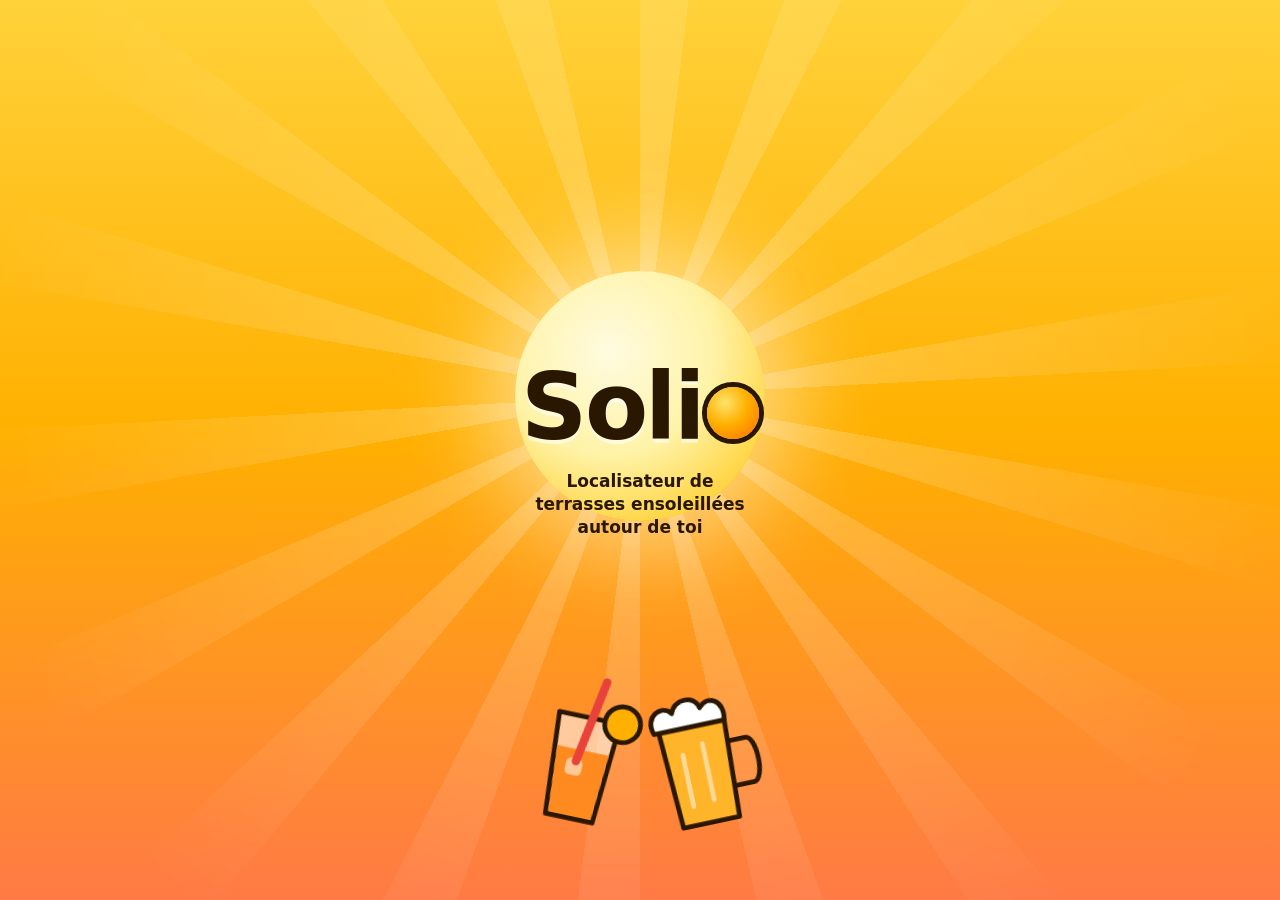
==== commit d6d3fb2f: "v92 : MANGER dépasse légèrement du bord droit (le R reste lisible) Co-Authored-By: Claude Opus 5.5 <" ====
--- a/index.html
+++ b/index.html
@@ -176,7 +176,7 @@
   </div>
 </div>
 
-<div class="ver" aria-hidden="true">v91</div>
+<div class="ver" aria-hidden="true">v92</div>
 <div class="toast" id="toast" role="status" aria-live="polite"></div>
 <div class="rot" id="rot" role="alert"><svg viewBox="0 0 48 48" aria-hidden="true"><rect x="15" y="5" width="18" height="38" rx="4" fill="none" stroke="currentColor" stroke-width="3"/><path d="M24 38h0" stroke="currentColor" stroke-width="3" stroke-linecap="round"/></svg><b>Tourne ton téléphone</b><span>Solio se lit à la verticale.</span></div>
 <div class="gal" id="gal" hidden role="dialog" aria-modal="true" aria-label="Photos du lieu">
--- a/style.css
+++ b/style.css
@@ -762,6 +762,6 @@
 .hnow{margin:14px 0 0;padding:12px 14px;border-radius:16px;background:rgba(255,255,255,.08);font-size:13.5px;line-height:1.45;color:#fff}
 .hnow b{color:var(--sun)}
 
-/* v91 : plus de poignée grise en haut des fenêtres ; MANGER a sa propre taille pour rester entier */
+/* v91 : plus de poignée grise en haut des fenêtres ; MANGER a sa propre taille (le R dépasse un peu à droite) */
 .walk .sheet{padding-top:20px}
 .pick.pk2 b{font-size:var(--tsz-m,var(--tsz))}
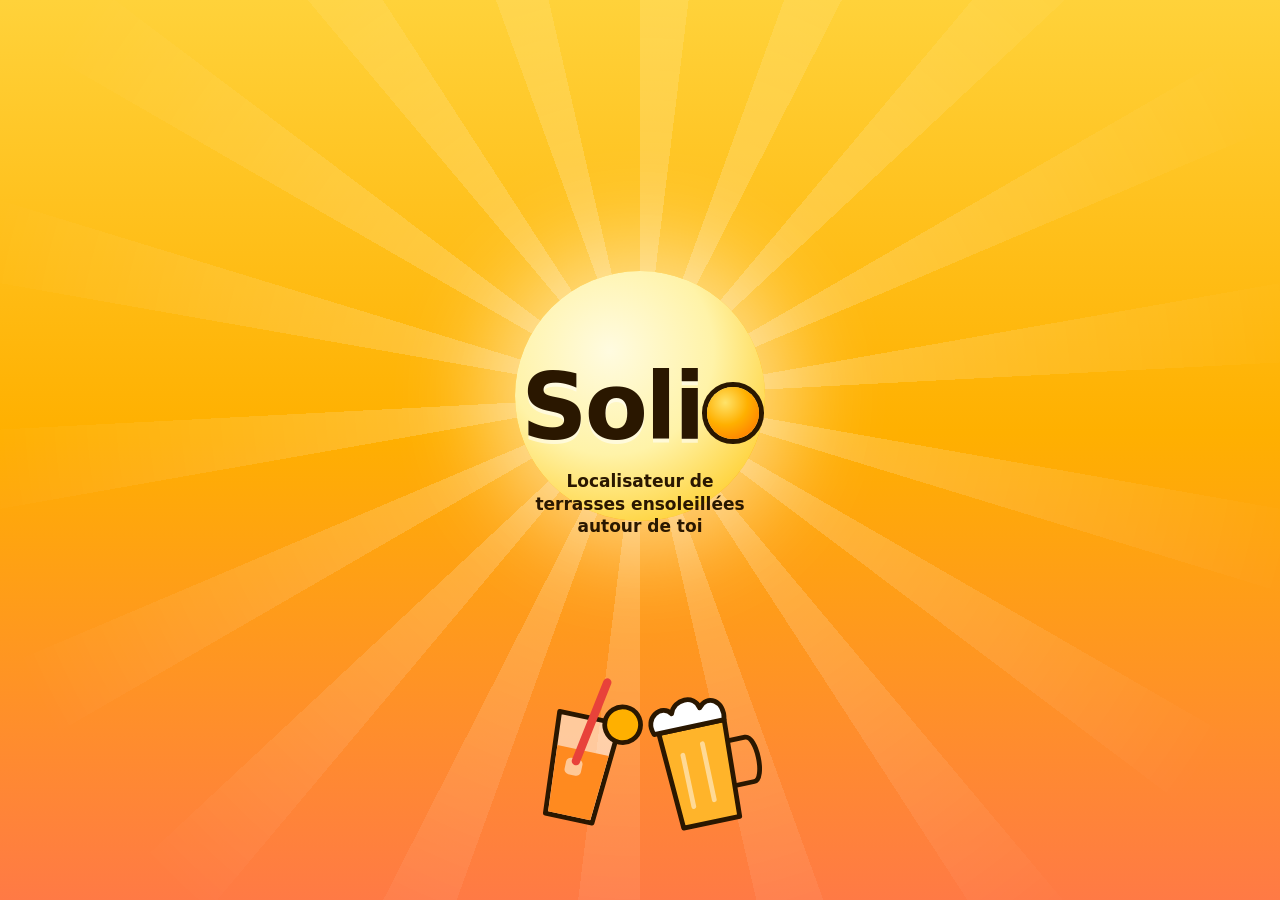
==== commit bbd68503: "v93 : MANGER dépasse un peu plus du bord droit Co-Authored-By: Claude Opus 5.5 <noreply@anthropic.co" ====
--- a/index.html
+++ b/index.html
@@ -176,7 +176,7 @@
   </div>
 </div>
 
-<div class="ver" aria-hidden="true">v92</div>
+<div class="ver" aria-hidden="true">v93</div>
 <div class="toast" id="toast" role="status" aria-live="polite"></div>
 <div class="rot" id="rot" role="alert"><svg viewBox="0 0 48 48" aria-hidden="true"><rect x="15" y="5" width="18" height="38" rx="4" fill="none" stroke="currentColor" stroke-width="3"/><path d="M24 38h0" stroke="currentColor" stroke-width="3" stroke-linecap="round"/></svg><b>Tourne ton téléphone</b><span>Solio se lit à la verticale.</span></div>
 <div class="gal" id="gal" hidden role="dialog" aria-modal="true" aria-label="Photos du lieu">
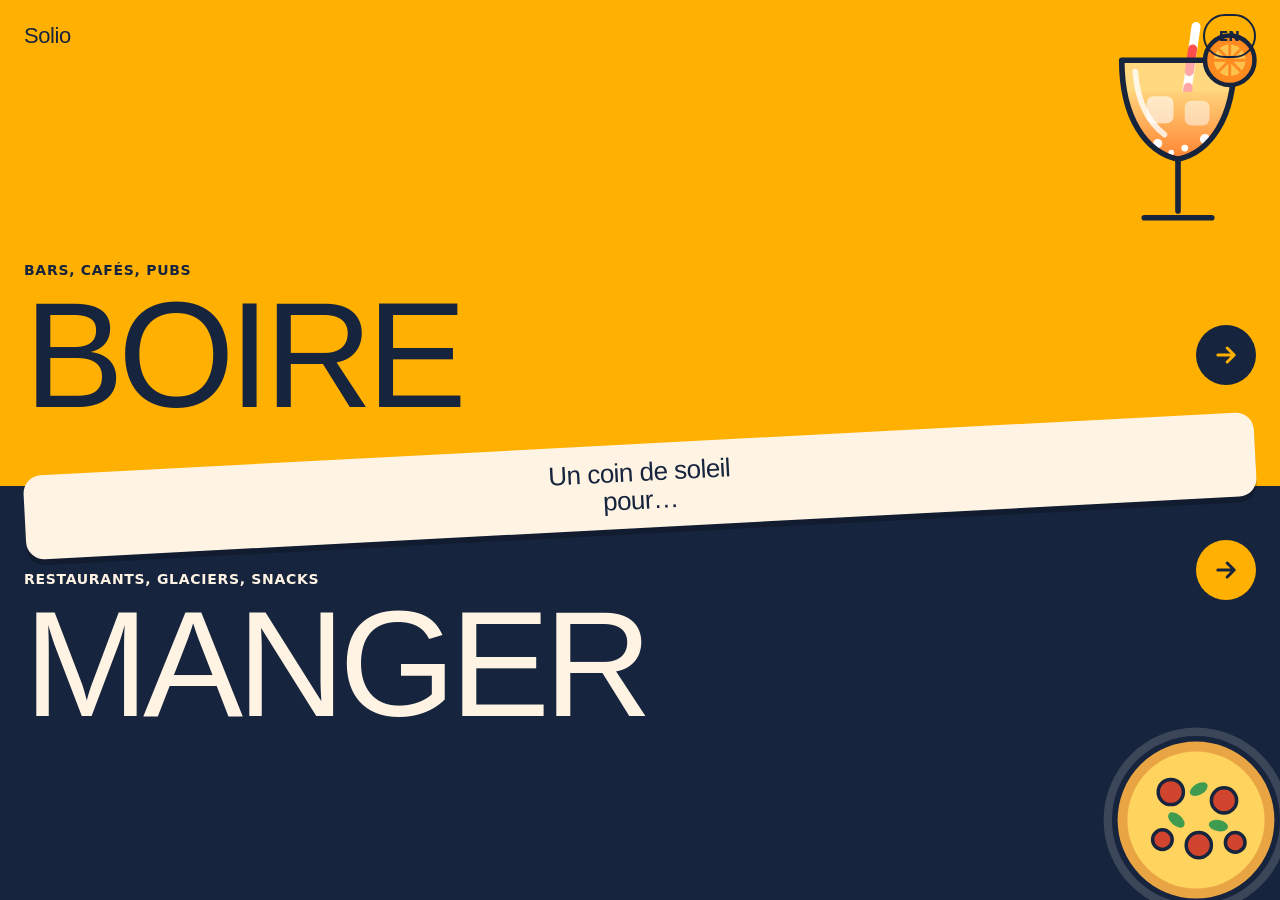
==== commit 382c0b38: "v94 : MANGER dépasse encore un peu plus du bord droit Co-Authored-By: Claude Opus 5.5 <noreply@anthr" ====
--- a/index.html
+++ b/index.html
@@ -176,7 +176,7 @@
   </div>
 </div>
 
-<div class="ver" aria-hidden="true">v93</div>
+<div class="ver" aria-hidden="true">v94</div>
 <div class="toast" id="toast" role="status" aria-live="polite"></div>
 <div class="rot" id="rot" role="alert"><svg viewBox="0 0 48 48" aria-hidden="true"><rect x="15" y="5" width="18" height="38" rx="4" fill="none" stroke="currentColor" stroke-width="3"/><path d="M24 38h0" stroke="currentColor" stroke-width="3" stroke-linecap="round"/></svg><b>Tourne ton téléphone</b><span>Solio se lit à la verticale.</span></div>
 <div class="gal" id="gal" hidden role="dialog" aria-modal="true" aria-label="Photos du lieu">
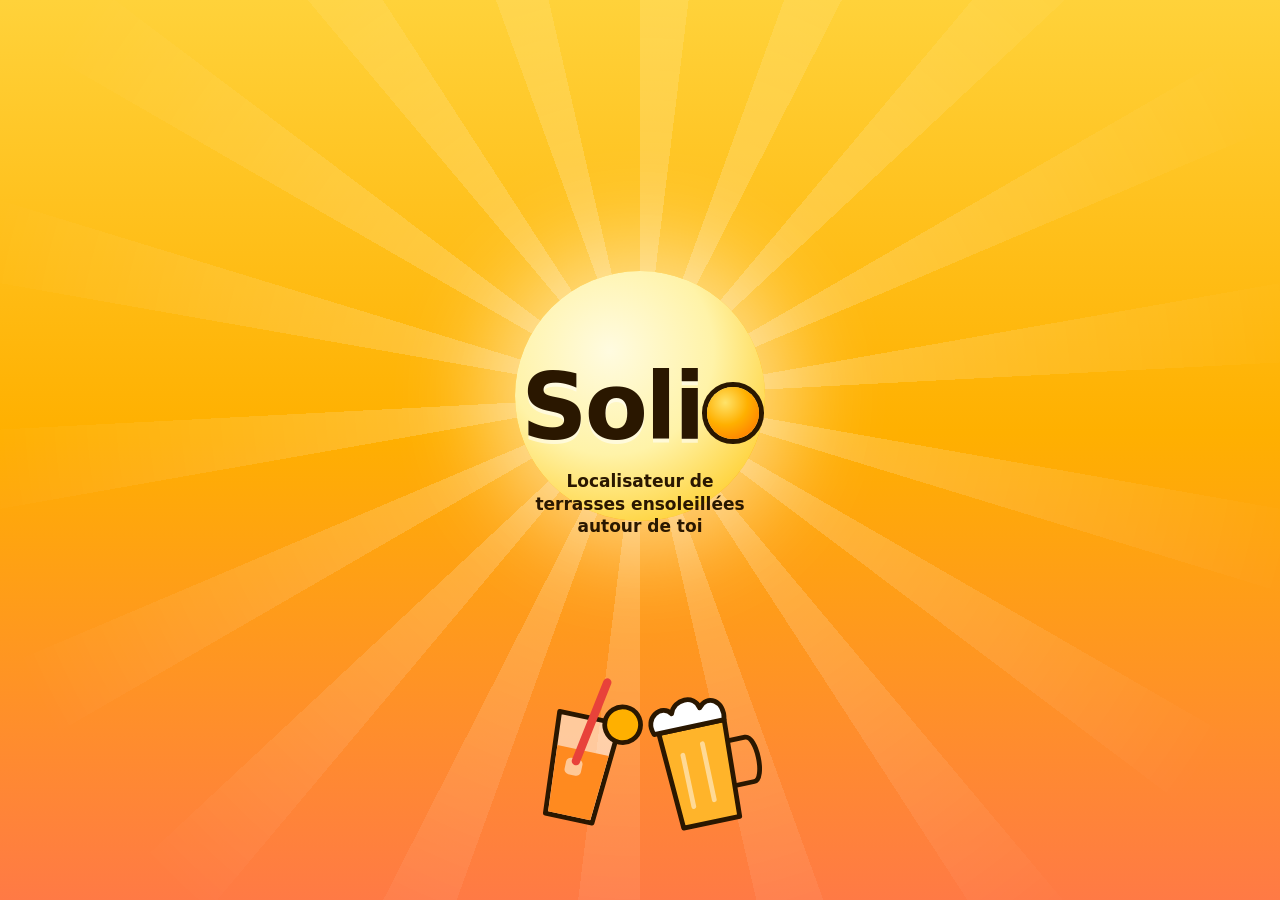
==== commit fec40e6a: "v95 : l'animation d'ouverture ne rejoue plus après une mise à jour du service worker ni au changemen" ====
--- a/index.html
+++ b/index.html
@@ -176,7 +176,7 @@
   </div>
 </div>
 
-<div class="ver" aria-hidden="true">v94</div>
+<div class="ver" aria-hidden="true">v95</div>
 <div class="toast" id="toast" role="status" aria-live="polite"></div>
 <div class="rot" id="rot" role="alert"><svg viewBox="0 0 48 48" aria-hidden="true"><rect x="15" y="5" width="18" height="38" rx="4" fill="none" stroke="currentColor" stroke-width="3"/><path d="M24 38h0" stroke="currentColor" stroke-width="3" stroke-linecap="round"/></svg><b>Tourne ton téléphone</b><span>Solio se lit à la verticale.</span></div>
 <div class="gal" id="gal" hidden role="dialog" aria-modal="true" aria-label="Photos du lieu">
@@ -210,7 +210,15 @@
 ZLOAD.then(()=>{const s=document.createElement('script');s.src='app.js?v=89';document.body.appendChild(s);},
   ()=>{const d=document.createElement('div');d.style.cssText='position:fixed;inset:0;z-index:99;display:grid;place-content:center;padding:24px;text-align:center;font:16px system-ui;background:#fff8ec;color:#2b2217';d.innerHTML='<b>Impossible de charger les données.</b><br>Vérifie ta connexion, puis réessaie.<br><button style="margin-top:18px;padding:12px 22px;border:0;border-radius:999px;background:#ffb000;color:#2a1700;font:600 16px system-ui" onclick="location.reload()">Réessayer</button>';document.body.appendChild(d);});
 </script>
-<script>if("serviceWorker"in navigator){const had=!!navigator.serviceWorker.controller;navigator.serviceWorker.addEventListener("controllerchange",()=>{if(had&&!window.__rl){window.__rl=1;location.reload();}});addEventListener("load",()=>navigator.serviceWorker.register("sw.js").catch(()=>{}));}</script>
+<script>
+// v95 : quand une nouvelle version du service worker prend la main, la page est en général déjà à jour (fichiers de l'app chargés réseau d'abord).
+// On ne recharge que si elle tourne encore sur une ancienne version, et sans rejouer l'animation d'ouverture.
+if("serviceWorker"in navigator){const had=!!navigator.serviceWorker.controller;
+  navigator.serviceWorker.addEventListener("controllerchange",()=>{if(!had||window.__rl)return;window.__rl=1;
+    fetch("sw.js",{cache:"no-store"}).then(r=>r.text()).then(t=>{const m=/terrasses-(v\d+)/.exec(t);
+      if(m&&typeof APPV!=="undefined"&&m[1]!==APPV){try{sessionStorage.setItem("solio-nosplash","1");}catch(e){}location.reload();}}).catch(()=>{});});
+  addEventListener("load",()=>navigator.serviceWorker.register("sw.js").catch(()=>{}));}
+</script>
 </body>
 </html>
 <!-- v21 -->
